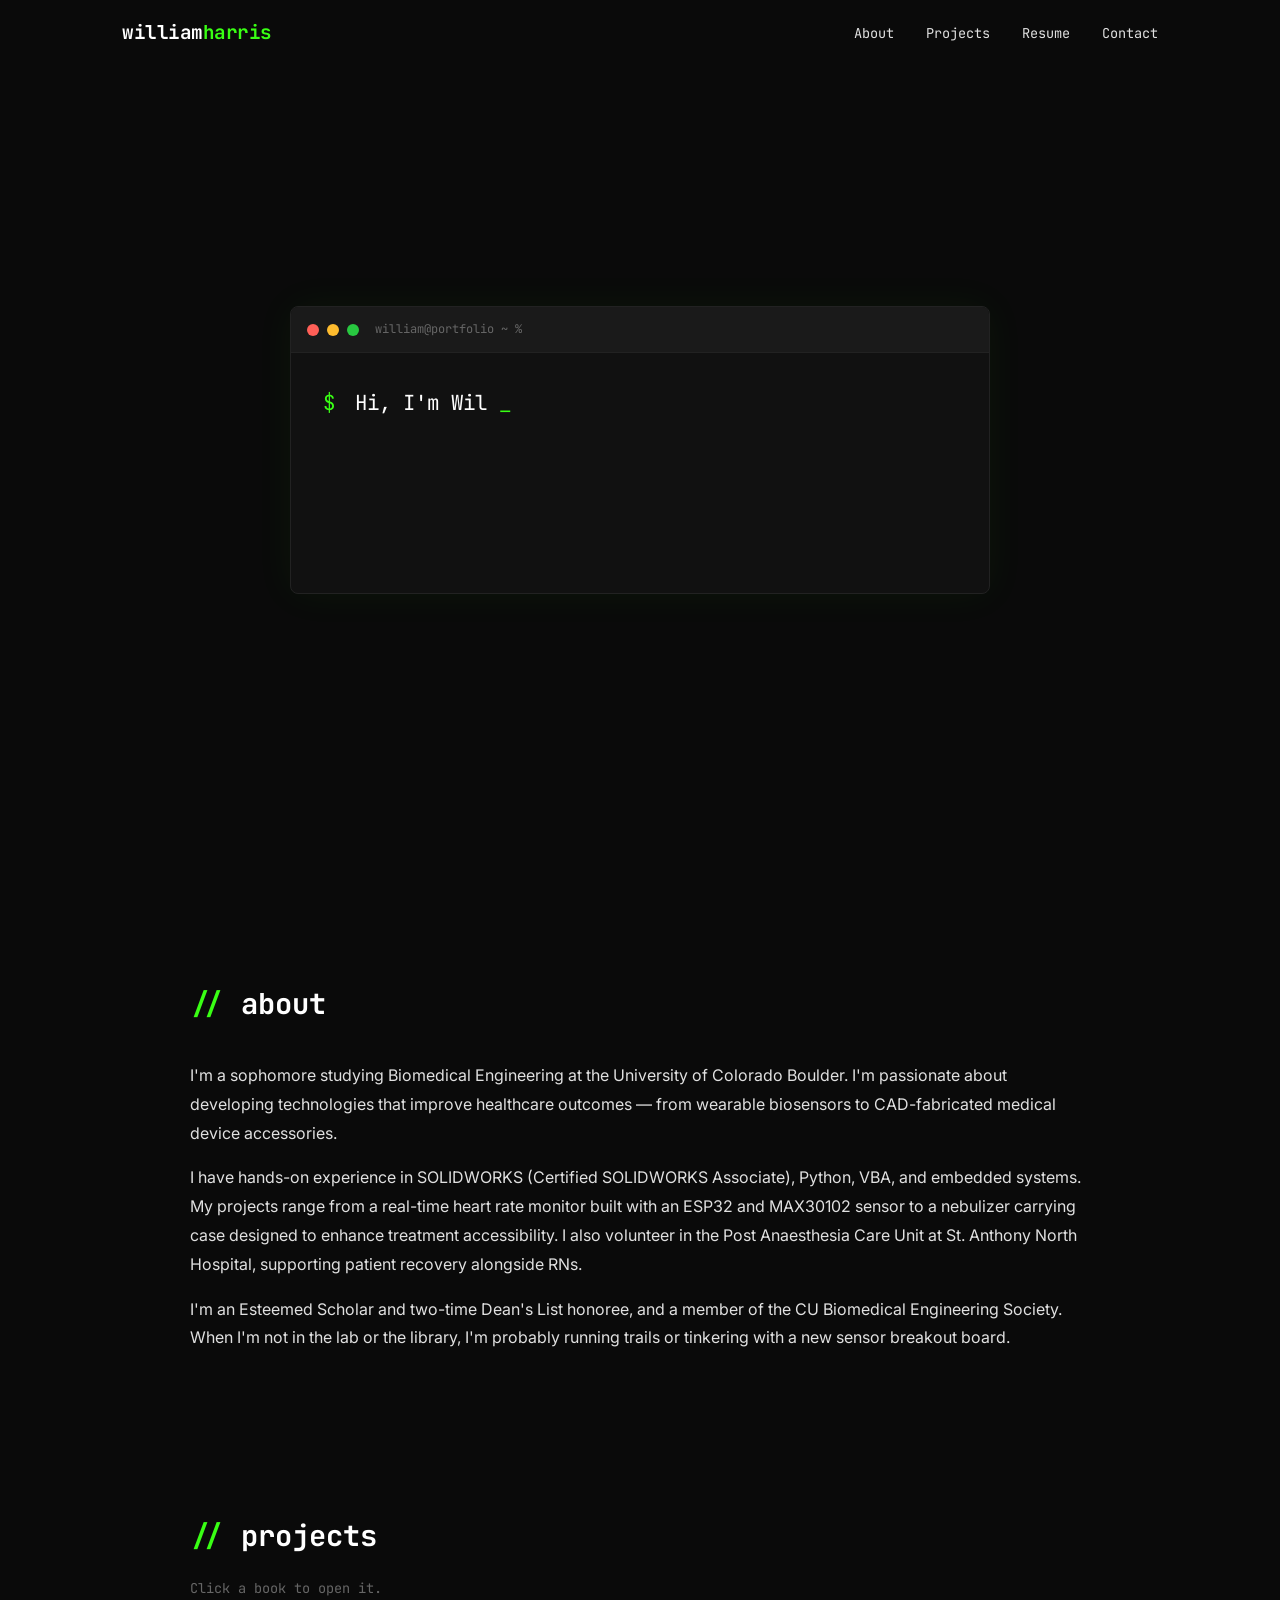
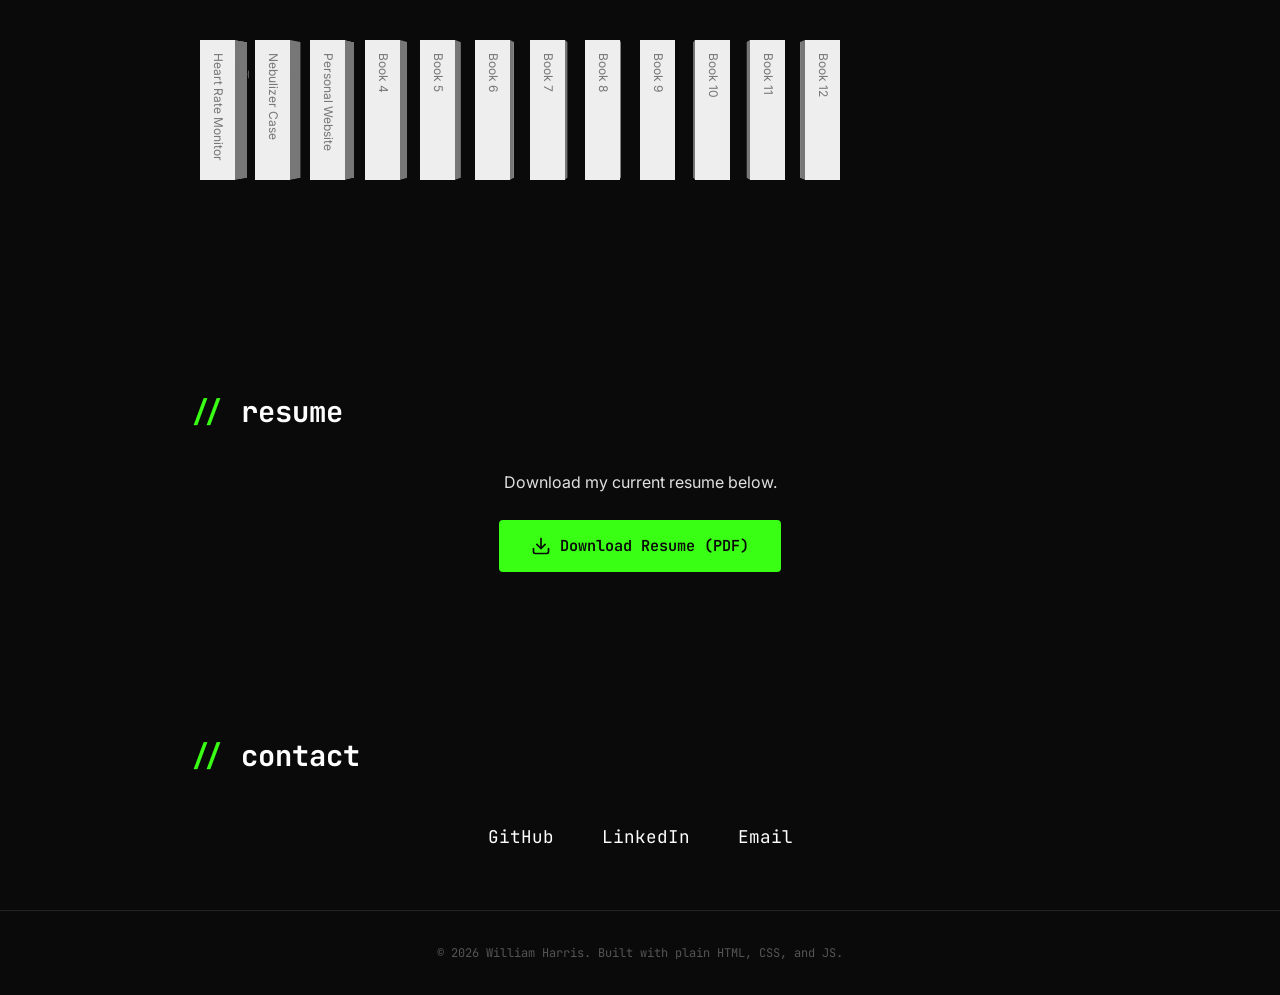
==== index.html @ 88479be6 "Bug fix 02" ====
<!DOCTYPE html>
<html lang="en">
<head>
  <meta charset="UTF-8">
  <meta name="viewport" content="width=device-width, initial-scale=1.0">
  <title>William Harris — Biomedical Engineering</title>
  <meta name="description" content="Personal portfolio of William Harris — Biomedical Engineering student at CU Boulder, building biomedical devices and pursuing medicine.">
  <link rel="preconnect" href="https://fonts.googleapis.com">
  <link rel="preconnect" href="https://fonts.gstatic.com" crossorigin>
  <link href="https://fonts.googleapis.com/css2?family=JetBrains+Mono:wght@400;500;700&family=Inter:wght@400;500;600&display=swap" rel="stylesheet">
  <link rel="icon" type="image/svg+xml" href="assets/favicon.svg">
  <link rel="stylesheet" href="css/style.css">
</head>
<body>

  <!-- Navigation -->
  <nav id="navbar">
    <div class="nav-container">
      <a href="#hero" class="nav-logo">william<span class="accent">harris</span></a>
      <button class="nav-toggle" id="navToggle" aria-label="Toggle navigation">
        <span></span>
        <span></span>
        <span></span>
      </button>
      <ul class="nav-links" id="navLinks">
        <li><a href="#about">About</a></li>
        <li><a href="#projects">Projects</a></li>
        <li><a href="#resume">Resume</a></li>
        <li><a href="#contact">Contact</a></li>
      </ul>
    </div>
  </nav>

  <!-- Hero / Terminal Intro -->
  <section id="hero">
    <div class="terminal">
      <div class="terminal-header">
        <span class="terminal-dot red"></span>
        <span class="terminal-dot yellow"></span>
        <span class="terminal-dot green"></span>
        <span class="terminal-title">william@portfolio ~ %</span>
      </div>
      <div class="terminal-body">
        <div class="terminal-line">
          <span class="prompt">$</span>
          <span class="typed-text" id="typedName"></span>
          <span class="cursor" id="cursor">_</span>
        </div>
        <div class="terminal-output" id="terminalOutput">
          <p class="output-line hidden" data-delay="0">Undergraduate Biomedical Engineer @ CU Boulder</p>
          <p class="output-line hidden" data-delay="200">Esteemed Scholar | Dean's List | Class of 2028</p>
          <p class="output-line hidden" data-delay="400">Developing technologies that improve healthcare outcomes.</p>
          <p class="output-line hidden" data-delay="600">Skilled in SOLIDWORKS, Python, and embedded systems.</p>
        </div>
      </div>
    </div>
  </section>

  <!-- About -->
  <section id="about">
    <div class="section-container">
      <h2 class="section-title"><span class="accent">//</span> about</h2>
      <div class="about-content">
        <p>I'm a sophomore studying Biomedical Engineering at the University of Colorado Boulder. I'm passionate about developing technologies that improve healthcare outcomes — from wearable biosensors to CAD-fabricated medical device accessories.</p>
        <p>I have hands-on experience in SOLIDWORKS (Certified SOLIDWORKS Associate), Python, VBA, and embedded systems. My projects range from a real-time heart rate monitor built with an ESP32 and MAX30102 sensor to a nebulizer carrying case designed to enhance treatment accessibility. I also volunteer in the Post Anaesthesia Care Unit at St. Anthony North Hospital, supporting patient recovery alongside RNs.</p>
        <p>I'm an Esteemed Scholar and two-time Dean's List honoree, and a member of the CU Biomedical Engineering Society. When I'm not in the lab or the library, I'm probably running trails or tinkering with a new sensor breakout board.</p>
      </div>
    </div>
  </section>

  <!-- Projects -->
  <section id="projects">
    <div class="section-container">
      <h2 class="section-title"><span class="accent">//</span> projects</h2>
      <p class="section-subtitle">Click a book to open it.</p>
  <main>
    <label class="container">
      <div class="book">
        <div><span>Heart Rate Monitor</span></div>
        <div></div>
        <div><span>Heart Rate Monitor</span></div>
        <div></div>

        <input type="radio" name="book" />
      </div>
      <div class="book-details">
        <h3>Wearable Heart Rate Monitor</h3>
        <p>Real-time BPM monitoring with an ESP32 microcontroller and MAX30102 pulse oximeter. Features an OLED display, WiFi web dashboard, and Python data logger for long-term heart rate analysis.</p>
        <div class="book-tags">
          <span>ESP32</span>
          <span>MAX30102</span>
          <span>C++</span>
          <span>Python</span>
          <span>WiFi</span>
        </div>
        <a href="https://github.com/williamjharris/wearable-heart-rate-monitor" target="_blank" rel="noopener" class="book-link">View on GitHub →</a>
      </div>
    </label>

    <label class="container">
      <div class="book">
        <div><span>Nebulizer Case</span></div>
        <div></div>
        <div><span>Nebulizer Case</span></div>
        <div></div>

        <input type="radio" name="book" />
      </div>
      <div class="book-details">
        <h3>Nebulizer Carrying Case</h3>
        <p>Collaborated in a two-person team to design and fabricate a nebulizer carrying case enhancing treatment accessibility and mobility. Used SOLIDWORKS and CAD to design functional attachments including a rotating handle, removable lid, medicine capsule, and ventilated case.</p>
        <div class="book-tags">
          <span>SOLIDWORKS</span>
          <span>CAD</span>
          <span>Fabrication</span>
          <span>Medical Device</span>
        </div>
      </div>
    </label>

    <label class="container">
      <div class="book">
        <div><span>Personal Website</span></div>
        <div></div>
        <div><span>Personal Website</span></div>
        <div></div>

        <input type="radio" name="book" />
      </div>
      <div class="book-details">
        <h3>Personal Portfolio Website</h3>
        <p>A portfolio site built from scratch with plain HTML, CSS, and vanilla JS. Features a terminal-style typing animation, 3D CSS bookshelf for projects, and animated social links. Hosted on GitHub Pages.</p>
        <div class="book-tags">
          <span>HTML</span>
          <span>CSS</span>
          <span>JavaScript</span>
          <span>GitHub Pages</span>
        </div>
        <a href="https://github.com/williamjharris/williamjharris.github.io" target="_blank" rel="noopener" class="book-link">View on GitHub →</a>
      </div>
    </label>

    <label class="container">
      <div class="book">
        <div><span>Book 4</span></div>
        <div></div>
        <div><span>Book 4</span></div>
        <div></div>

        <input type="radio" name="book" />
      </div>
    </label>

    <label class="container">
      <div class="book">
        <div><span>Book 5</span></div>
        <div></div>
        <div><span>Book 5</span></div>
        <div></div>

        <input type="radio" name="book" />
      </div>
    </label>

    <label class="container">
      <div class="book">
        <div><span>Book 6</span></div>
        <div></div>
        <div><span>Book 6</span></div>
        <div></div>

        <input type="radio" name="book" />
      </div>
    </label>

    <label class="container">
      <div class="book">
        <div><span>Book 7</span></div>
        <div></div>
        <div><span>Book 7</span></div>
        <div></div>

        <input type="radio" name="book" />
      </div>
    </label>

    <label class="container">
      <div class="book">
        <div><span>Book 8</span></div>
        <div></div>
        <div><span>Book 8</span></div>
        <div></div>

        <input type="radio" name="book" />
      </div>
    </label>

    <label class="container">
      <div class="book">
        <div><span>Book 9</span></div>
        <div></div>
        <div><span>Book 9</span></div>
        <div></div>

        <input type="radio" name="book" />
      </div>
    </label>

    <label class="container">
      <div class="book">
        <div><span>Book 10</span></div>
        <div></div>
        <div><span>Book 10</span></div>
        <div></div>

        <input type="radio" name="book" />
      </div>
    </label>

    <label class="container">
      <div class="book">
        <div><span>Book 11</span></div>
        <div></div>
        <div><span>Book 11</span></div>
        <div></div>

        <input type="radio" name="book" />
      </div>
    </label>

    <label class="container">
      <div class="book">
        <div><span>Book 12</span></div>
        <div></div>
        <div><span>Book 12</span></div>
        <div></div>

        <input type="radio" name="book" />
      </div>
    </label>
  </main>
    </div>
  </section>

  <!-- Resume -->
  <section id="resume">
    <div class="section-container">
      <h2 class="section-title"><span class="accent">//</span> resume</h2>
      <div class="resume-content">
        <p>Download my current resume below.</p>
        <a href="assets/resume.pdf" download class="btn-download">
          <svg width="20" height="20" viewBox="0 0 24 24" fill="none" stroke="currentColor" stroke-width="2" stroke-linecap="round" stroke-linejoin="round">
            <path d="M21 15v4a2 2 0 0 1-2 2H5a2 2 0 0 1-2-2v-4"/>
            <polyline points="7 10 12 15 17 10"/>
            <line x1="12" y1="15" x2="12" y2="3"/>
          </svg>
          Download Resume (PDF)
        </a>
      </div>
    </div>
  </section>

  <!-- Contact / Social Links -->
  <section id="contact">
    <div class="section-container">
      <h2 class="section-title"><span class="accent">//</span> contact</h2>
      <div class="social-links">
        <a href="https://github.com/williamjharris" target="_blank" rel="noopener" class="social-item" data-social="GitHub">
          <span class="social-name">GitHub</span>
          <div class="social-icon-popup">
            <svg viewBox="0 0 24 24" fill="currentColor" width="48" height="48"><path d="M12 0C5.37 0 0 5.37 0 12c0 5.3 3.438 9.8 8.205 11.387.6.113.82-.258.82-.577 0-.285-.01-1.04-.015-2.04-3.338.724-4.042-1.61-4.042-1.61-.546-1.387-1.333-1.756-1.333-1.756-1.089-.745.083-.729.083-.729 1.205.084 1.838 1.236 1.838 1.236 1.07 1.835 2.809 1.305 3.495.998.108-.776.417-1.305.76-1.605-2.665-.3-5.466-1.332-5.466-5.93 0-1.31.465-2.38 1.235-3.22-.135-.303-.54-1.523.105-3.176 0 0 1.005-.322 3.3 1.23.96-.267 1.98-.399 3-.405 1.02.006 2.04.138 3 .405 2.28-1.552 3.285-1.23 3.285-1.23.645 1.653.24 2.873.12 3.176.765.84 1.23 1.91 1.23 3.22 0 4.61-2.805 5.625-5.475 5.92.42.36.81 1.096.81 2.22 0 1.606-.015 2.896-.015 3.286 0 .315.21.69.825.57C20.565 21.795 24 17.295 24 12c0-6.63-5.37-12-12-12"/></svg>
          </div>
        </a>
        <a href="https://www.linkedin.com/in/liam-j-harris/" target="_blank" rel="noopener" class="social-item" data-social="LinkedIn">
          <span class="social-name">LinkedIn</span>
          <div class="social-icon-popup">
            <svg viewBox="0 0 24 24" fill="currentColor" width="48" height="48"><path d="M20.447 20.452h-3.554v-5.569c0-1.328-.027-3.037-1.852-3.037-1.853 0-2.136 1.445-2.136 2.939v5.667H9.351V9h3.414v1.561h.046c.477-.9 1.637-1.85 3.37-1.85 3.601 0 4.267 2.37 4.267 5.455v6.286zM5.337 7.433a2.062 2.062 0 0 1-2.063-2.065 2.064 2.064 0 1 1 2.063 2.065zm1.782 13.019H3.555V9h3.564v11.452zM22.225 0H1.771C.792 0 0 .774 0 1.729v20.542C0 23.227.792 24 1.771 24h20.451C23.2 24 24 23.227 24 22.271V1.729C24 .774 23.2 0 22.222 0h.003z"/></svg>
          </div>
        </a>
        <a href="mailto:liam.harris@colorado.edu" class="social-item" data-social="Email">
          <span class="social-name">Email</span>
          <div class="social-icon-popup">
            <svg viewBox="0 0 24 24" fill="none" stroke="currentColor" stroke-width="2" stroke-linecap="round" stroke-linejoin="round" width="48" height="48"><rect x="2" y="4" width="20" height="16" rx="2"/><path d="m22 7-8.97 5.7a1.94 1.94 0 0 1-2.06 0L2 7"/></svg>
          </div>
        </a>
      </div>
    </div>
  </section>

  <!-- Footer -->
  <footer>
    <p>&copy; 2026 William Harris. Built with plain HTML, CSS, and JS.</p>
  </footer>

  <script src="js/main.js"></script>
</body>
</html>
---- css/style.css ----
/* ========================================
   VARIABLES & RESET
   ======================================== */

:root {
  --bg: #0a0a0a;
  --text: #e0e0e0;
  --heading: #ffffff;
  --accent: #39ff14;
  --accent-dim: rgba(57, 255, 20, 0.3);
  --surface: #111111;
  --border: #222222;
  --font-mono: 'JetBrains Mono', monospace;
  --font-sans: 'Inter', -apple-system, BlinkMacSystemFont, sans-serif;
}

*, *::before, *::after {
  margin: 0;
  padding: 0;
  box-sizing: border-box;
}

html {
  scroll-behavior: smooth;
  font-size: 16px;
}

body {
  background: var(--bg);
  color: var(--text);
  font-family: var(--font-sans);
  line-height: 1.7;
  overflow-x: hidden;
}

a {
  color: var(--accent);
  text-decoration: none;
  transition: opacity 0.2s;
}

a:hover {
  opacity: 0.8;
}

::selection {
  background: var(--accent);
  color: var(--bg);
}

/* ========================================
   NAVIGATION
   ======================================== */

#navbar {
  position: fixed;
  top: 0;
  left: 0;
  right: 0;
  z-index: 1000;
  padding: 1rem 0;
  transition: background 0.3s, backdrop-filter 0.3s;
}

#navbar.scrolled {
  background: rgba(10, 10, 10, 0.8);
  backdrop-filter: blur(12px);
  -webkit-backdrop-filter: blur(12px);
  border-bottom: 1px solid var(--border);
}

.nav-container {
  max-width: 1100px;
  margin: 0 auto;
  padding: 0 2rem;
  display: flex;
  align-items: center;
  justify-content: space-between;
}

.nav-logo {
  font-family: var(--font-mono);
  font-size: 1.2rem;
  font-weight: 700;
  color: var(--heading);
  letter-spacing: -0.5px;
}

.nav-logo .accent {
  color: var(--accent);
}

.nav-links {
  list-style: none;
  display: flex;
  gap: 2rem;
}

.nav-links a {
  font-family: var(--font-mono);
  font-size: 0.85rem;
  color: var(--text);
  transition: color 0.2s;
  position: relative;
}

.nav-links a::after {
  content: '';
  position: absolute;
  bottom: -4px;
  left: 0;
  width: 0;
  height: 1px;
  background: var(--accent);
  transition: width 0.3s;
}

.nav-links a:hover {
  color: var(--accent);
  opacity: 1;
}

.nav-links a:hover::after {
  width: 100%;
}

/* Mobile hamburger */
.nav-toggle {
  display: none;
  flex-direction: column;
  gap: 5px;
  background: none;
  border: none;
  cursor: pointer;
  padding: 4px;
}

.nav-toggle span {
  display: block;
  width: 24px;
  height: 2px;
  background: var(--text);
  transition: transform 0.3s, opacity 0.3s;
}

.nav-toggle.active span:nth-child(1) {
  transform: rotate(45deg) translate(5px, 5px);
}

.nav-toggle.active span:nth-child(2) {
  opacity: 0;
}

.nav-toggle.active span:nth-child(3) {
  transform: rotate(-45deg) translate(5px, -5px);
}

@media (max-width: 768px) {
  .nav-toggle {
    display: flex;
  }

  .nav-links {
    position: fixed;
    top: 0;
    right: -100%;
    width: 60%;
    height: 100vh;
    background: rgba(10, 10, 10, 0.95);
    backdrop-filter: blur(16px);
    -webkit-backdrop-filter: blur(16px);
    flex-direction: column;
    align-items: center;
    justify-content: center;
    gap: 2.5rem;
    transition: right 0.4s ease;
  }

  .nav-links.open {
    right: 0;
  }

  .nav-links a {
    font-size: 1.1rem;
  }
}

/* ========================================
   SECTIONS (shared)
   ======================================== */

section {
  display: flex;
  align-items: center;
  justify-content: center;
  padding: 5rem 2rem;
  overflow: visible;
}

#projects {
  padding-bottom: 8rem;
}

.section-container {
  max-width: 900px;
  width: 100%;
}

.section-title {
  font-family: var(--font-mono);
  font-size: 1.8rem;
  color: var(--heading);
  margin-bottom: 2rem;
  font-weight: 700;
}

.section-title .accent {
  color: var(--accent);
}

.section-subtitle {
  font-family: var(--font-mono);
  font-size: 0.85rem;
  color: #666;
  margin-top: -1rem;
  margin-bottom: 2.5rem;
}

/* ========================================
   HERO — TERMINAL
   ======================================== */

#hero {
  min-height: 100vh;
  padding-top: 5rem;
}

.terminal {
  width: 100%;
  max-width: 700px;
  border: 1px solid var(--border);
  border-radius: 8px;
  overflow: hidden;
  background: var(--surface);
  box-shadow: 0 0 40px rgba(57, 255, 20, 0.05);
}

.terminal-header {
  display: flex;
  align-items: center;
  gap: 8px;
  padding: 12px 16px;
  background: #1a1a1a;
  border-bottom: 1px solid var(--border);
}

.terminal-dot {
  width: 12px;
  height: 12px;
  border-radius: 50%;
}

.terminal-dot.red { background: #ff5f57; }
.terminal-dot.yellow { background: #febc2e; }
.terminal-dot.green { background: #28c840; }

.terminal-title {
  font-family: var(--font-mono);
  font-size: 0.75rem;
  color: #666;
  margin-left: 8px;
}

.terminal-body {
  padding: 2rem;
}

.terminal-line {
  font-family: var(--font-mono);
  font-size: 1.3rem;
  color: var(--accent);
  margin-bottom: 1.5rem;
}

.prompt {
  color: var(--accent);
  margin-right: 0.5rem;
}

.typed-text {
  color: var(--heading);
}

.cursor {
  color: var(--accent);
  animation: blink 1s step-end infinite;
}

@keyframes blink {
  0%, 100% { opacity: 1; }
  50% { opacity: 0; }
}

.terminal-output {
  display: flex;
  flex-direction: column;
  gap: 0.5rem;
}

.output-line {
  font-family: var(--font-mono);
  font-size: 0.85rem;
  color: var(--text);
  opacity: 0;
  transform: translateY(5px);
  transition: opacity 0.4s, transform 0.4s;
}

.output-line.visible {
  opacity: 1;
  transform: translateY(0);
}

.output-line.hidden {
  opacity: 0;
}

/* ========================================
   ABOUT
   ======================================== */

.about-content {
  display: flex;
  flex-direction: column;
  gap: 1rem;
}

.about-content p {
  font-size: 1rem;
  line-height: 1.8;
}

/* ========================================
   PROJECTS — 3D BOOKSHELF
   ======================================== */

main {
  display: flex;
  perspective: 3500px;
}

.container {
  --width: 35px;
  --height: calc(var(--width) * 4);
  --depth: calc(var(--width) * 3);
  --padding: 20px;

  width: calc(var(--width) + var(--padding));
  height: var(--height);
  position: relative;
  cursor: pointer;

  display: grid;
  place-items: center;

  transform-style: preserve-3d;
  transform: translateZ(calc(var(--depth) / -2));

  transition: transform 0.3s, width 0.3s;

  &:hover {
    transform: translateY(-10px) translateZ(calc(var(--depth) / -2));
  }

  &:has(input:checked) {
    width: calc(var(--depth) + var(--padding));
    transform: translateZ(0);
  }
}

.book {
  color: #777;

  width: var(--width);
  height: var(--height);

  position: relative;
  transform-style: preserve-3d;

  transition: transform 0.3s;

  & div {
    position: absolute;
    transition: background-color 0.3s;
  }

  /* front and back */
  & div:nth-child(-n+2) {
    background: #eee;
    height: var(--height);
    width: var(--width);
  }

  & div:nth-child(1) {
    transform: rotateY(0deg) translateZ(calc(var(--depth) / 2));

    & span {
      display: block;
      transform: rotateZ(90deg);
      margin-top: 20px;
      text-wrap: nowrap;
      font-size: 12px;
    }
  }

  & div:nth-child(2) {
    transform: rotateY(180deg) translateZ(calc(var(--depth) / 2));
  }

  /* left and right */
  & div:nth-child(3), & div:nth-child(4) {
    background: #777;
    height: var(--height);
    width: var(--depth);
    left: calc(var(--width) * -1);
  }

  & div:nth-child(3) {
    transform: rotateY(90deg) translateZ(calc(var(--width) / 2));

    & span {
      display: block;
      margin-top: 20px;
      text-wrap: nowrap;
      text-align: center;
      font-size: 14px;
    }
  }

  & div:nth-child(4) {
    transform: rotateY(-90deg) translateZ(calc(var(--width) / 2));
  }

  & > input {
    position: absolute;
    width: 0px;
    height: 0px;
    margin: 0px;
    padding: 0px;
    opacity: 0;
  }

  &:has(>input:checked) {
    transform: translateZ(calc(var(--width) / -2)) rotateY(-90deg);

    /* left and right */
    & div:nth-child(3), & div:nth-child(4) {
      background: #fff;
    }

    /* front and back */
    & div:nth-child(-n+2) {
      background: #777;
    }
  }
}

/* Widen container when book is open to fit details */
.container:has(input:checked) {
  width: calc(var(--depth) + var(--padding) + 280px);
}

/* Book details panel */
.book-details {
  position: absolute;
  left: 150px;
  top: -20px;
  width: 240px;
  opacity: 0;
  pointer-events: none;
  transition: opacity 0.5s ease 0.6s;
  display: flex;
  flex-direction: column;
  gap: 0.6rem;
  z-index: 100;
  background: var(--bg);
  padding: 1rem;
}

.container:has(input:checked) .book-details {
  opacity: 1;
  pointer-events: auto;
}

.book-details h3 {
  font-family: var(--font-mono);
  font-size: 0.95rem;
  color: var(--heading);
  font-weight: 700;
}

.book-details p {
  font-size: 0.8rem;
  line-height: 1.5;
  color: var(--text);
}

.book-tags {
  display: flex;
  flex-wrap: wrap;
  gap: 0.4rem;
}

.book-tags span {
  font-family: var(--font-mono);
  font-size: 0.65rem;
  padding: 2px 8px;
  border: 1px solid var(--accent-dim);
  border-radius: 3px;
  color: var(--accent);
}

.book-link {
  font-family: var(--font-mono);
  font-size: 0.8rem;
  color: var(--accent);
  margin-top: 0.3rem;
}

/* ========================================
   RESUME
   ======================================== */

.resume-content {
  text-align: center;
}

.resume-content p {
  margin-bottom: 1.5rem;
  font-size: 1rem;
}

.btn-download {
  display: inline-flex;
  align-items: center;
  gap: 0.6rem;
  font-family: var(--font-mono);
  font-size: 0.95rem;
  color: var(--bg);
  background: var(--accent);
  padding: 0.8rem 2rem;
  border-radius: 4px;
  font-weight: 600;
  transition: box-shadow 0.3s, transform 0.2s;
}

.btn-download:hover {
  opacity: 1;
  box-shadow: 0 0 20px var(--accent-dim);
  transform: translateY(-2px);
}

.btn-download svg {
  flex-shrink: 0;
}

/* ========================================
   CONTACT — ANIMATED SOCIAL LINKS
   ======================================== */

#contact {
  min-height: auto;
  padding: 5rem 2rem 3rem;
}

.social-links {
  display: flex;
  align-items: center;
  justify-content: center;
  gap: 0;
}

.social-item {
  position: relative;
  padding: 0.6rem 1.5rem;
  cursor: pointer;
  transition: opacity 0.2s;
}

.social-item .social-name {
  display: block;
  font-size: 1.1rem;
  color: var(--heading);
  font-family: var(--font-mono);
  transition: color 0.2s;
}

.social-item:hover .social-name {
  color: var(--accent);
}

/* When any item is hovered, dim the siblings */
.social-links:hover .social-item {
  opacity: 0.4;
}

.social-links:hover .social-item:hover {
  opacity: 1;
}

/* Icon popup on hover */
.social-icon-popup {
  position: absolute;
  bottom: 100%;
  left: 50%;
  transform: translateX(-50%);
  display: flex;
  align-items: center;
  justify-content: center;
  width: 64px;
  height: 64px;
  pointer-events: none;
  opacity: 0;
  filter: blur(3px);
  transition: opacity 0.25s, transform 0.25s, filter 0.25s;
}

.social-icon-popup svg {
  width: 48px;
  height: 48px;
  color: var(--accent);
  fill: var(--accent);
}

/* Email icon is stroke-based, not fill */
.social-item[data-social="Email"] .social-icon-popup svg {
  fill: none;
  stroke: var(--accent);
}

.social-item:hover .social-icon-popup {
  opacity: 1;
  filter: blur(0);
  transform: translateX(-50%) translateY(-10px);
  animation: iconPop 0.3s ease;
}

@keyframes iconPop {
  0% {
    opacity: 0;
    filter: blur(3px);
    transform: translateX(-50%) translateY(0px) rotate(var(--icon-rotation, -5deg));
  }
  100% {
    opacity: 1;
    filter: blur(0);
    transform: translateX(-50%) translateY(-10px) rotate(0deg);
  }
}

@media (max-width: 768px) {
  .social-links {
    flex-direction: column;
    gap: 1rem;
  }

  .social-icon-popup {
    display: none;
  }
}

/* ========================================
   FOOTER
   ======================================== */

footer {
  text-align: center;
  padding: 2rem;
  border-top: 1px solid var(--border);
}

footer p {
  font-family: var(--font-mono);
  font-size: 0.75rem;
  color: #555;
}

/* ========================================
   SCROLL ANIMATIONS
   ======================================== */

.fade-in {
  opacity: 0;
  transform: translateY(20px);
  transition: opacity 0.6s ease, transform 0.6s ease;
}

.fade-in.visible {
  opacity: 1;
  transform: translateY(0);
}
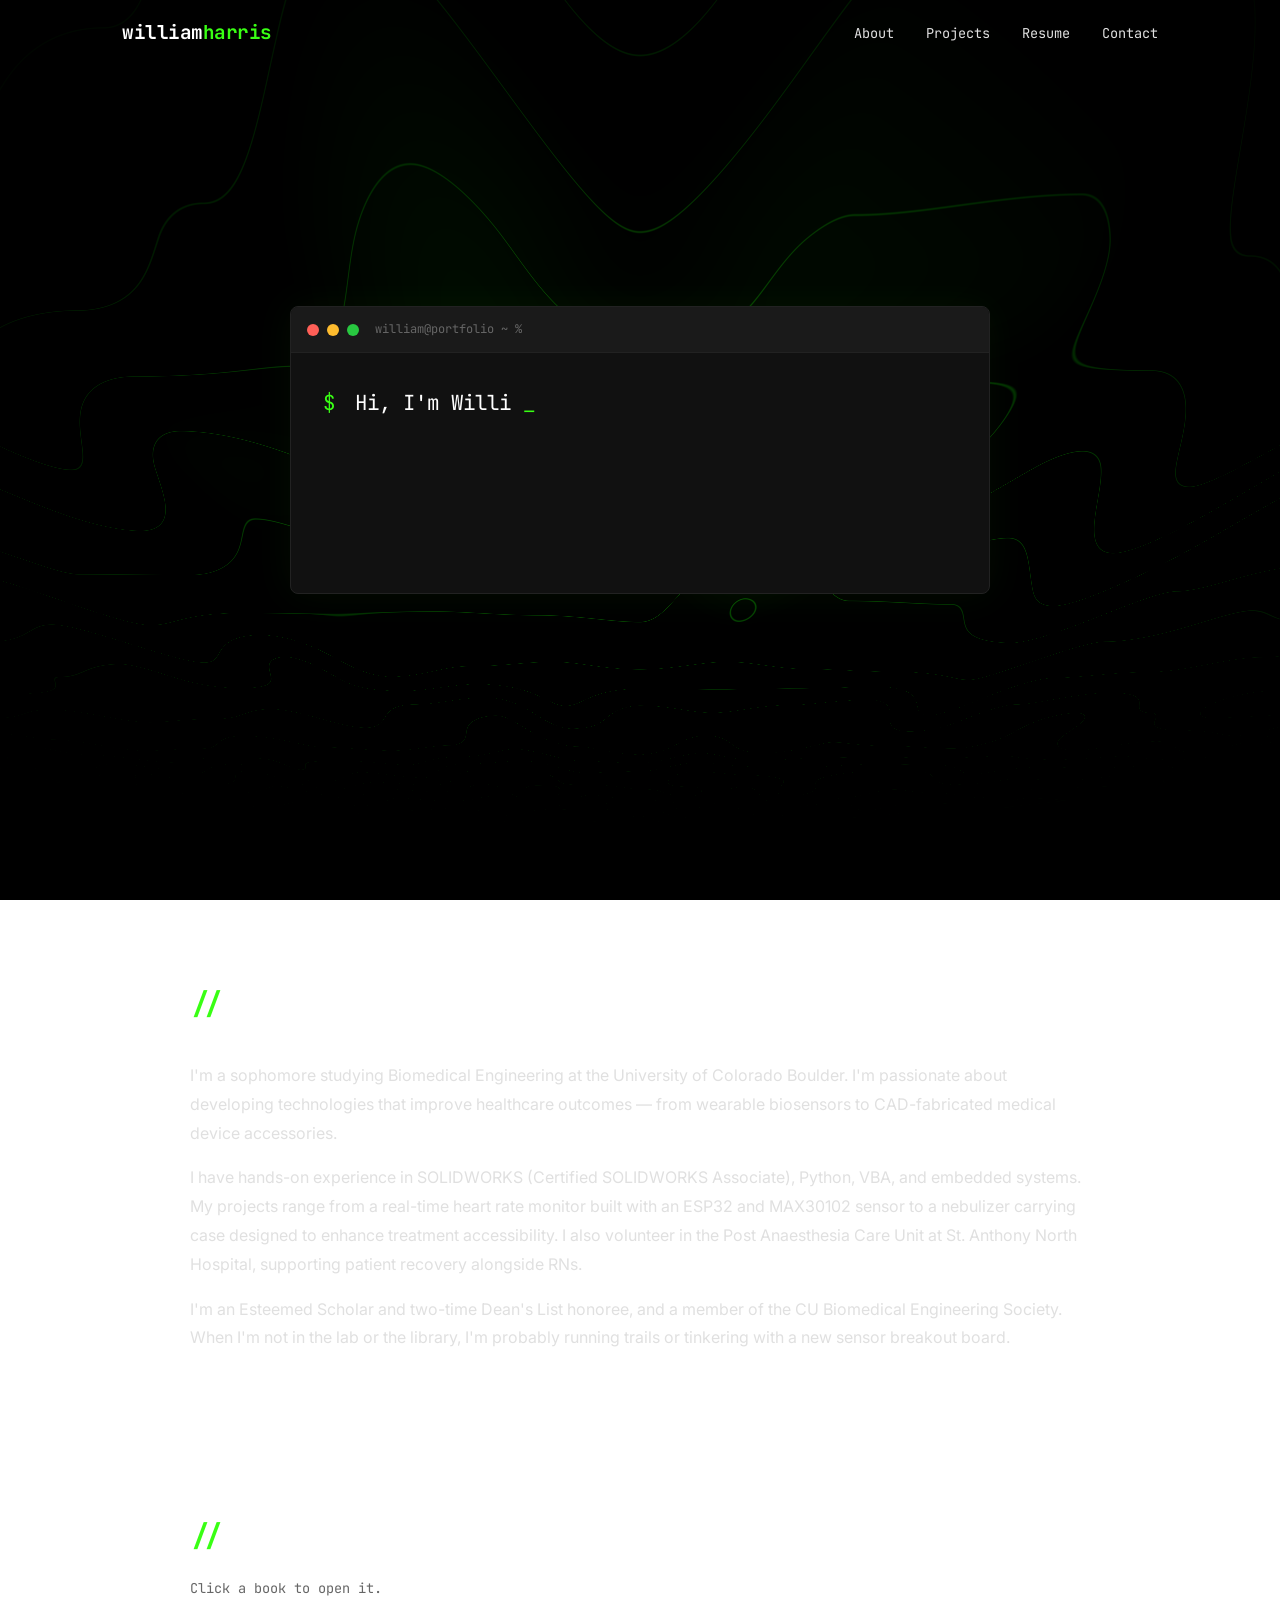
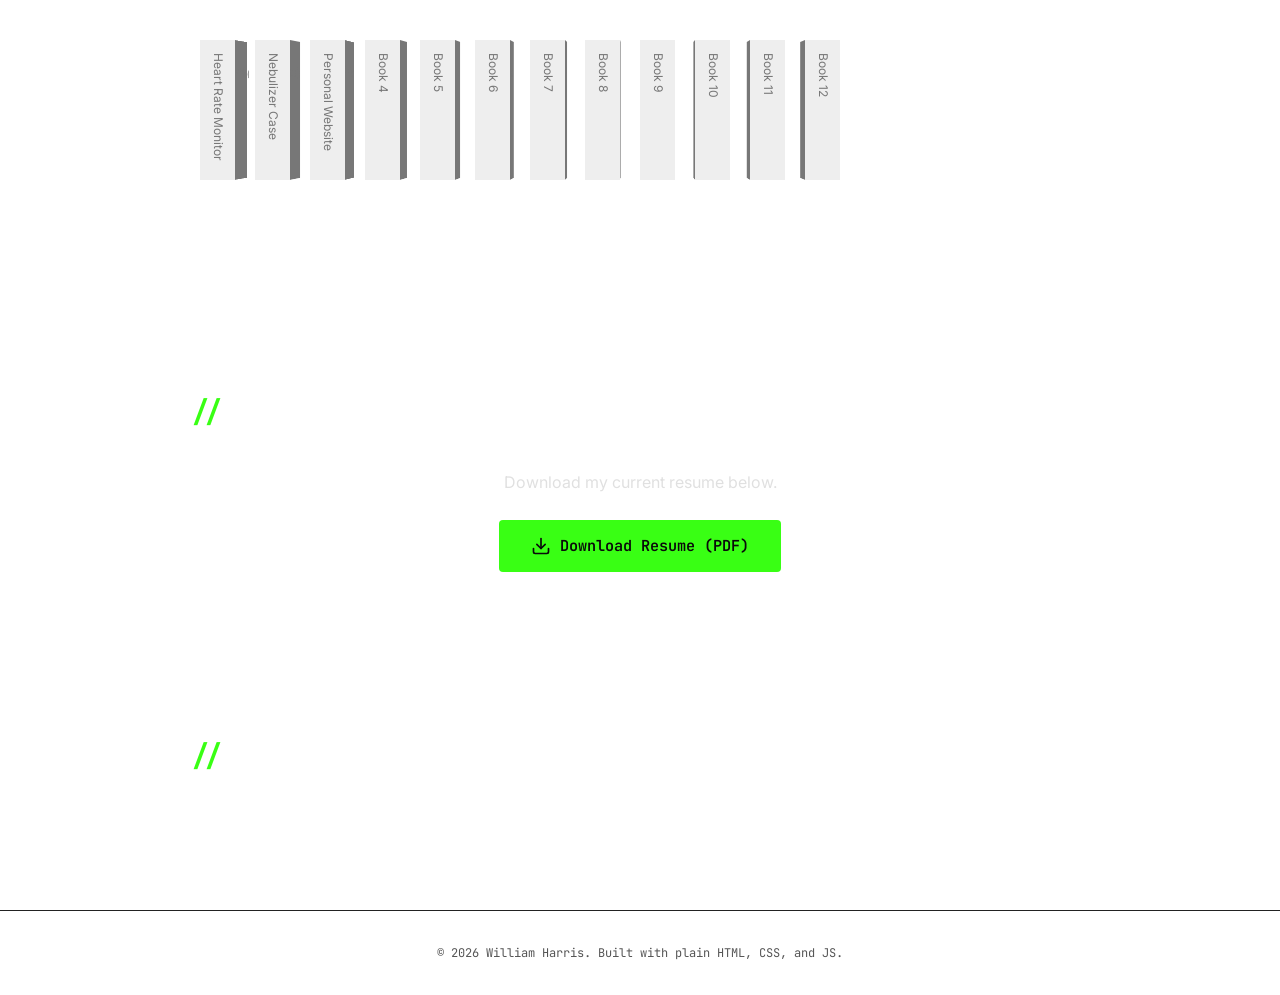
==== commit 766b4e76: "Add WebGL   animated background, reduce bookshelf displacement, instant description switching" ====
--- a/index.html
+++ b/index.html
@@ -12,6 +12,11 @@
   <link rel="stylesheet" href="css/style.css">
 </head>
 <body>
+
+  <!-- Animated WebGL Background -->
+  <div id="webgl-bg">
+    <canvas id="bgCanvas"></canvas>
+  </div>
 
   <!-- Navigation -->
   <nav id="navbar">
--- a/css/style.css
+++ b/css/style.css
@@ -14,6 +14,23 @@
   --font-sans: 'Inter', -apple-system, BlinkMacSystemFont, sans-serif;
 }
 
+/* WebGL animated background */
+#webgl-bg {
+  position: fixed;
+  inset: 0;
+  width: 100%;
+  height: 100%;
+  z-index: -1;
+}
+
+#bgCanvas {
+  width: 100%;
+  height: 100%;
+  display: block;
+  touch-action: none;
+  filter: contrast(1.1) brightness(0.9);
+}
+
 *, *::before, *::after {
   margin: 0;
   padding: 0;
@@ -26,7 +43,7 @@
 }
 
 body {
-  background: var(--bg);
+  background: transparent;
   color: var(--text);
   font-family: var(--font-sans);
   line-height: 1.7;
@@ -467,7 +484,7 @@
 
 /* Widen container when book is open to fit details */
 .container:has(input:checked) {
-  width: calc(var(--depth) + var(--padding) + 280px);
+  width: calc(var(--depth) + var(--padding) + 200px);
 }
 
 /* Book details panel */
@@ -475,10 +492,10 @@
   position: absolute;
   left: 150px;
   top: -20px;
-  width: 240px;
+  width: 180px;
   opacity: 0;
   pointer-events: none;
-  transition: opacity 0.5s ease 0.6s;
+  transition: opacity 0s;
   display: flex;
   flex-direction: column;
   gap: 0.6rem;
@@ -490,6 +507,7 @@
 .container:has(input:checked) .book-details {
   opacity: 1;
   pointer-events: auto;
+  transition: opacity 0.5s ease 0.4s;
 }
 
 .book-details h3 {
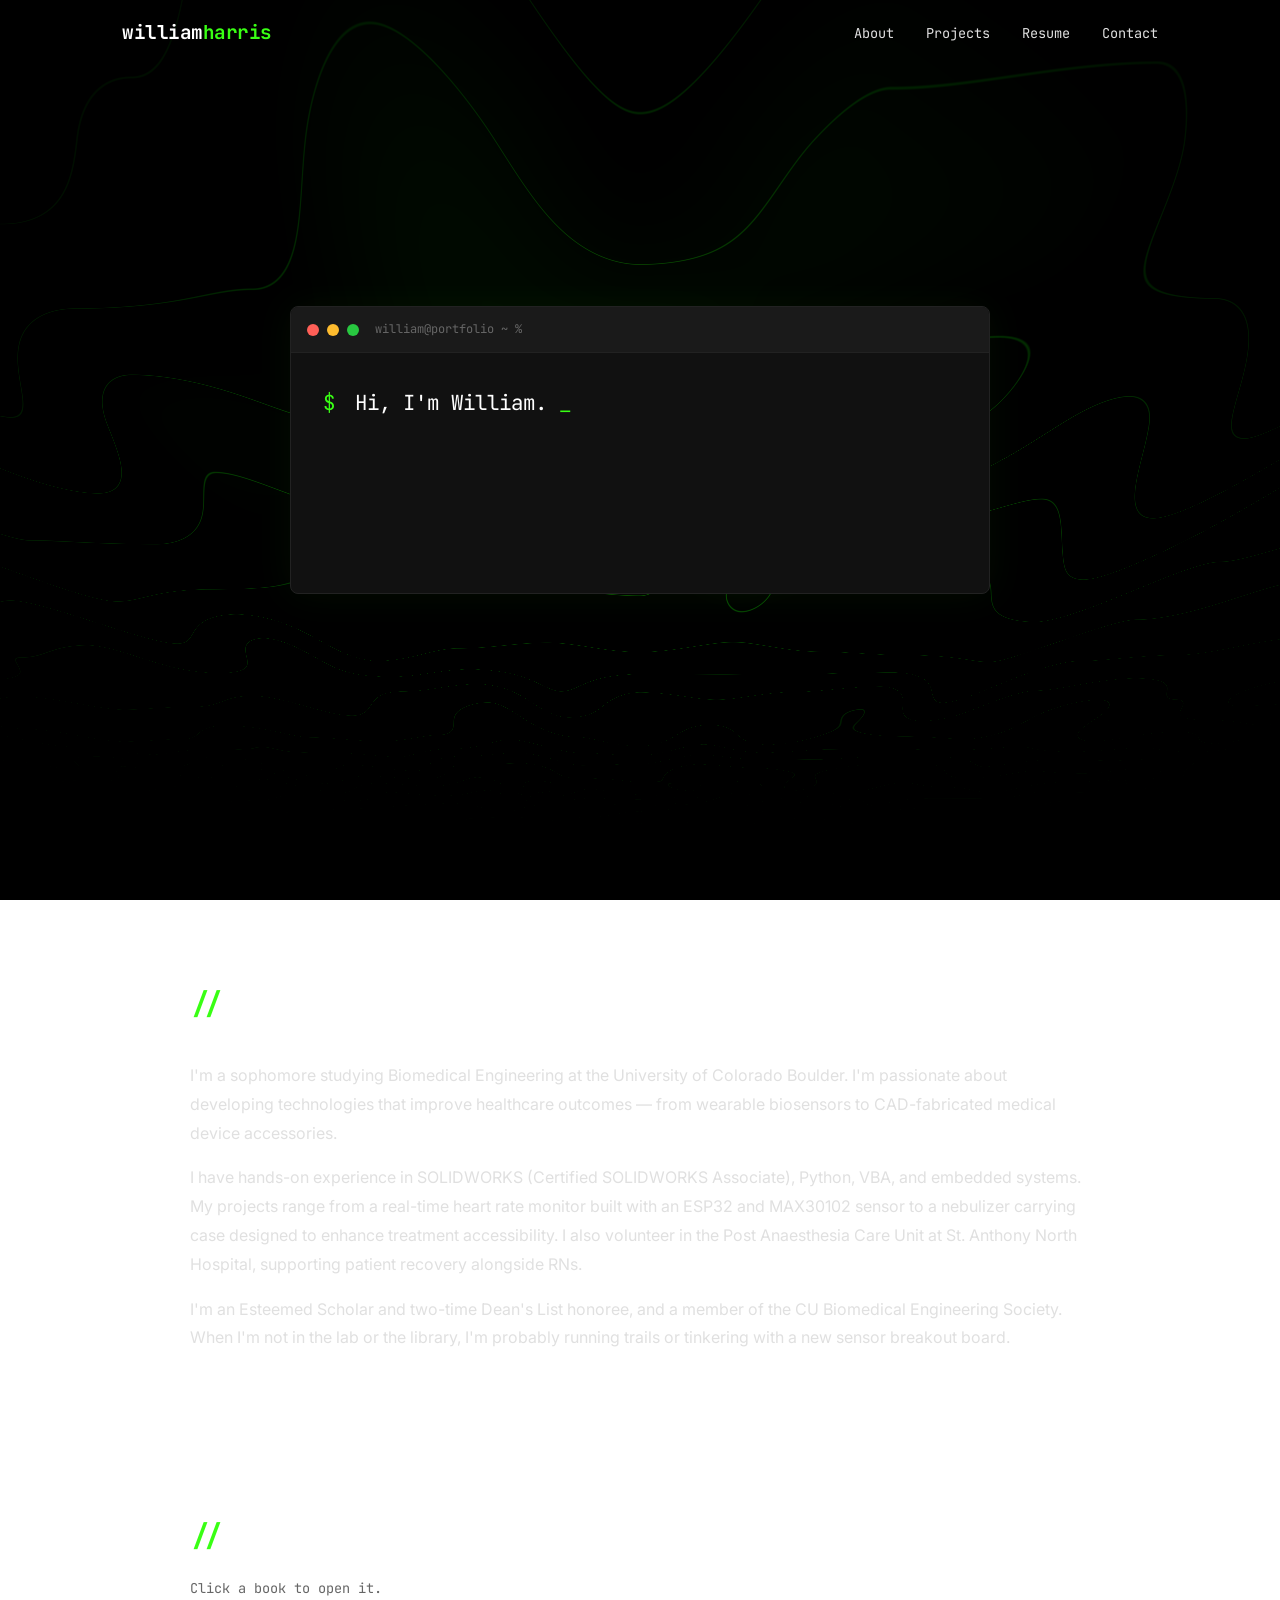
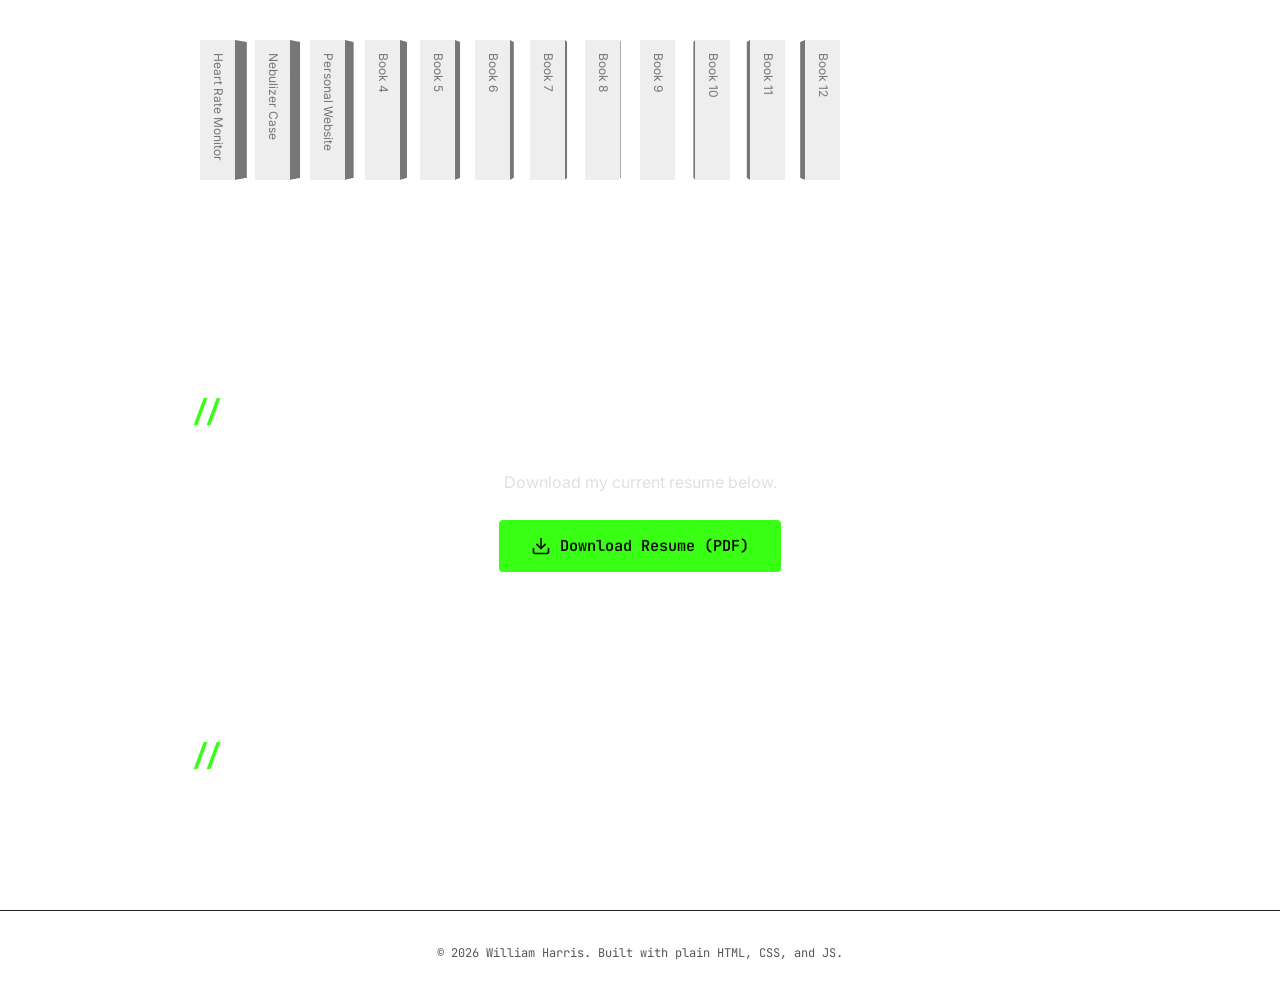
==== commit 6b822462: "Add glitch/flicker animation to navbar logo text CSS-only CRT glitch effect using ::before/::after p" ====
--- a/index.html
+++ b/index.html
@@ -21,7 +21,7 @@
   <!-- Navigation -->
   <nav id="navbar">
     <div class="nav-container">
-      <a href="#hero" class="nav-logo">william<span class="accent">harris</span></a>
+      <a href="#hero" class="nav-logo" data-text="williamharris">william<span class="accent">harris</span></a>
       <button class="nav-toggle" id="navToggle" aria-label="Toggle navigation">
         <span></span>
         <span></span>
--- a/css/style.css
+++ b/css/style.css
@@ -101,6 +101,114 @@
   font-weight: 700;
   color: var(--heading);
   letter-spacing: -0.5px;
+  position: relative;
+  display: inline-block;
+}
+
+.nav-logo::before,
+.nav-logo::after {
+  content: attr(data-text);
+  position: absolute;
+  top: 0;
+  left: 0;
+  width: 100%;
+  height: 100%;
+  overflow: hidden;
+  pointer-events: none;
+  font-family: var(--font-mono);
+  font-size: 1.2rem;
+  font-weight: 700;
+  letter-spacing: -0.5px;
+}
+
+.nav-logo::before {
+  color: #ff00ff;
+  animation: glitch-top 4s ease-in-out infinite;
+  clip-path: inset(0 0 80% 0);
+}
+
+.nav-logo::after {
+  color: #00ffff;
+  animation: glitch-bottom 4s ease-in-out infinite;
+  clip-path: inset(80% 0 0 0);
+}
+
+@keyframes glitch-top {
+  0%, 74%, 100% {
+    clip-path: inset(0 0 80% 0);
+    transform: translate(0);
+  }
+  75% {
+    clip-path: inset(20% 0 40% 0);
+    transform: translate(-3px, -1px);
+  }
+  76% {
+    clip-path: inset(60% 0 5% 0);
+    transform: translate(3px, 1px);
+  }
+  77% {
+    clip-path: inset(10% 0 70% 0);
+    transform: translate(-2px, 0);
+  }
+  78% {
+    clip-path: inset(50% 0 20% 0);
+    transform: translate(2px, -1px);
+  }
+  79%, 80% {
+    clip-path: inset(0 0 80% 0);
+    transform: translate(0);
+  }
+  85% {
+    clip-path: inset(40% 0 30% 0);
+    transform: translate(-2px, 1px);
+  }
+  86% {
+    clip-path: inset(5% 0 60% 0);
+    transform: translate(1px, 0);
+  }
+  87% {
+    clip-path: inset(0 0 80% 0);
+    transform: translate(0);
+  }
+}
+
+@keyframes glitch-bottom {
+  0%, 74%, 100% {
+    clip-path: inset(80% 0 0 0);
+    transform: translate(0);
+  }
+  75% {
+    clip-path: inset(50% 0 10% 0);
+    transform: translate(3px, 1px);
+  }
+  76% {
+    clip-path: inset(10% 0 50% 0);
+    transform: translate(-3px, -1px);
+  }
+  77% {
+    clip-path: inset(70% 0 5% 0);
+    transform: translate(2px, 0);
+  }
+  78% {
+    clip-path: inset(30% 0 40% 0);
+    transform: translate(-1px, 1px);
+  }
+  79%, 80% {
+    clip-path: inset(80% 0 0 0);
+    transform: translate(0);
+  }
+  85% {
+    clip-path: inset(15% 0 50% 0);
+    transform: translate(2px, -1px);
+  }
+  86% {
+    clip-path: inset(65% 0 10% 0);
+    transform: translate(-1px, 0);
+  }
+  87% {
+    clip-path: inset(80% 0 0 0);
+    transform: translate(0);
+  }
 }
 
 .nav-logo .accent {
@@ -409,6 +517,7 @@
   & div {
     position: absolute;
     transition: background-color 0.3s;
+    overflow: hidden;
   }
 
   /* front and back */
@@ -448,9 +557,9 @@
     & span {
       display: block;
       margin-top: 20px;
-      text-wrap: nowrap;
       text-align: center;
-      font-size: 14px;
+      font-size: 11px;
+      padding: 0 4px;
     }
   }
 
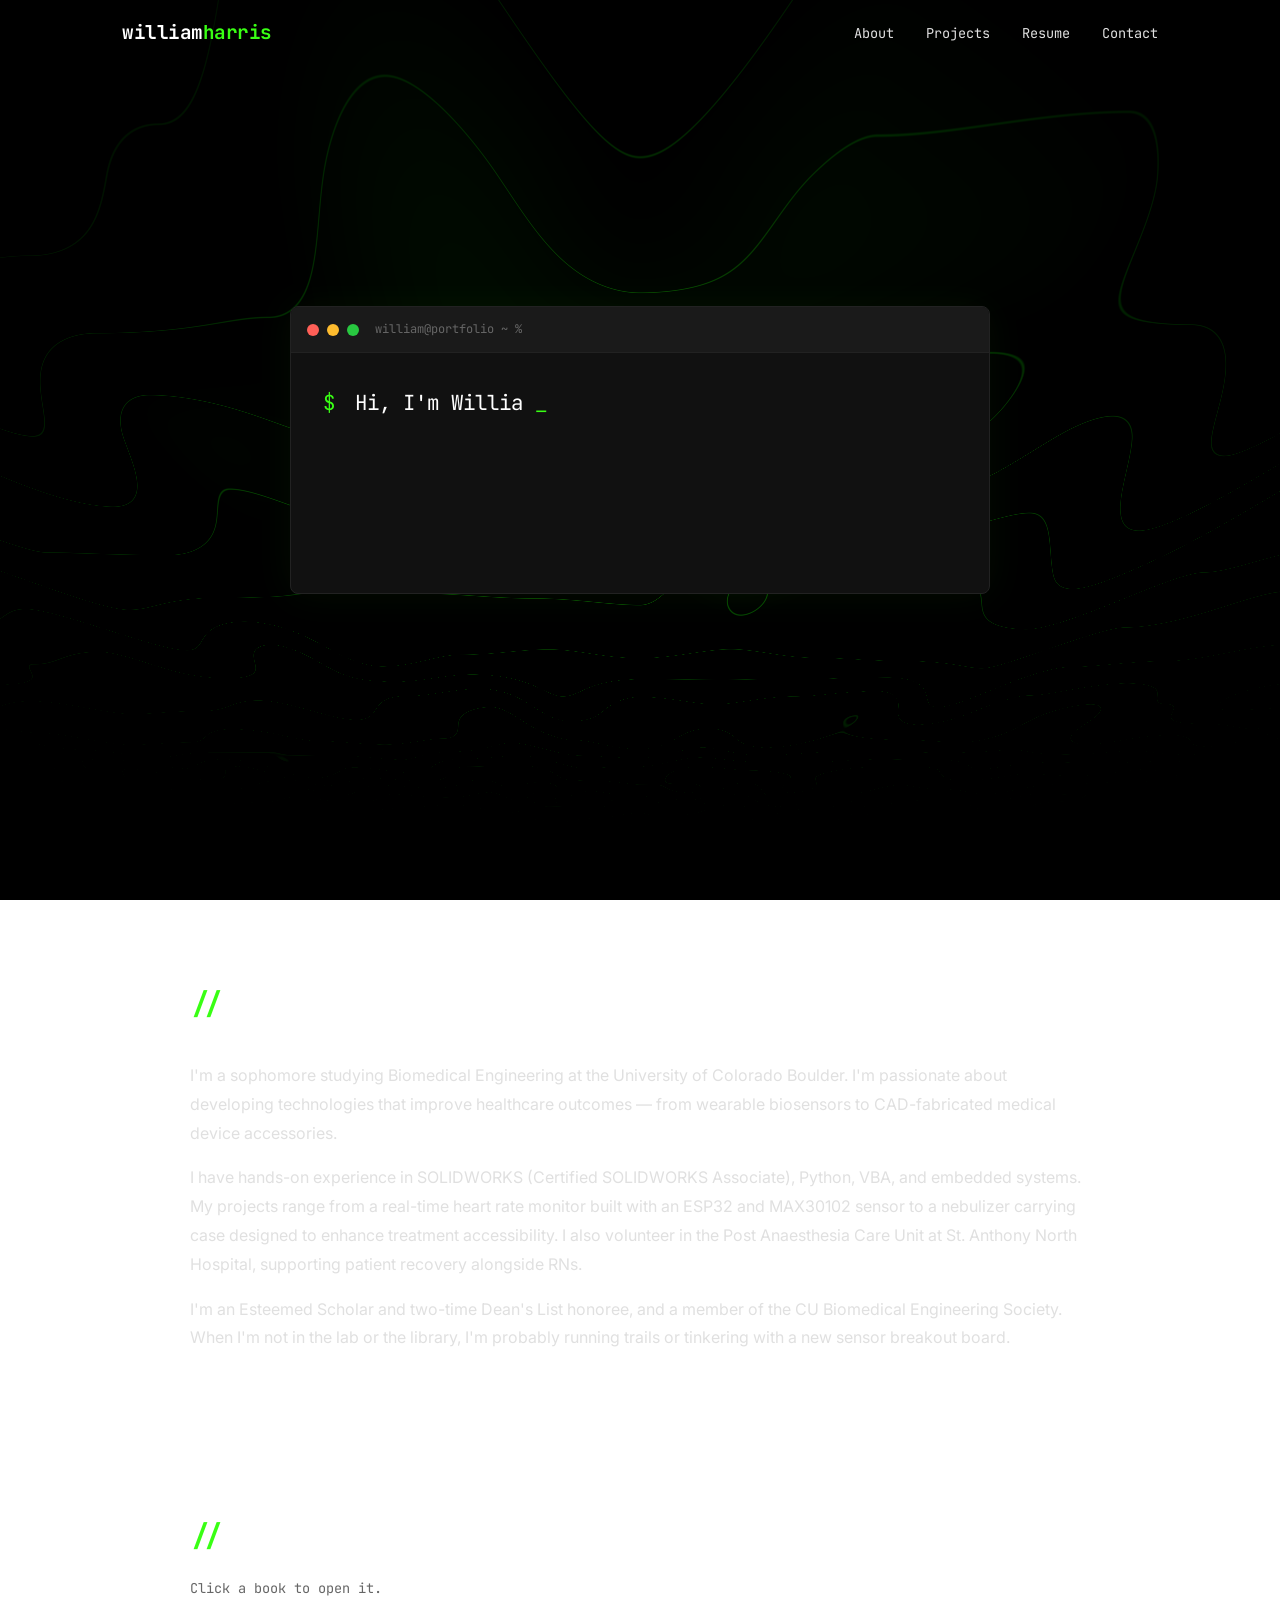
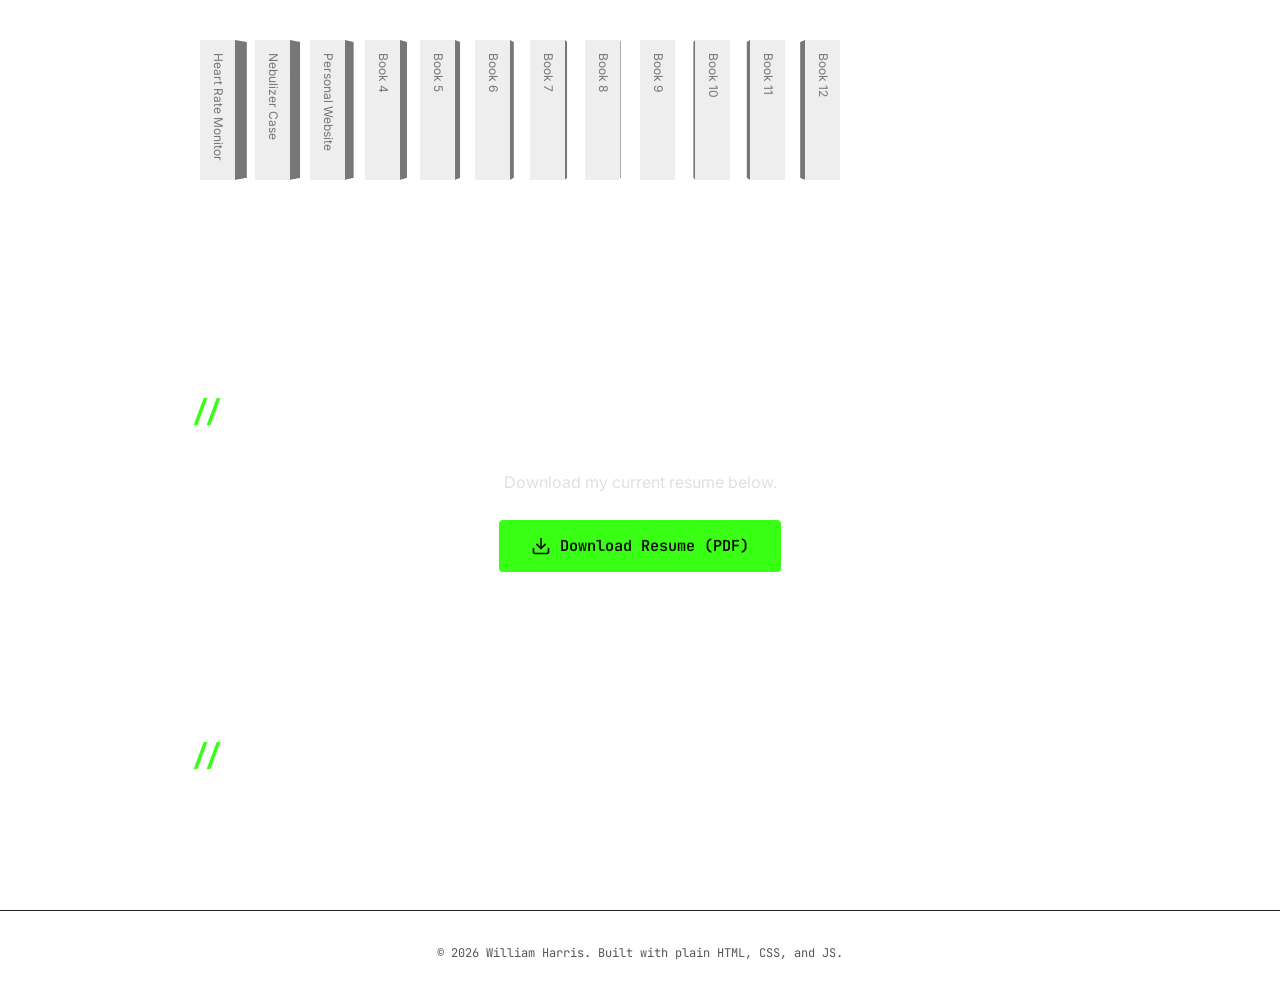
==== commit 86b5a488: "Add individual project detail   pages with View Details links" ====
--- a/index.html
+++ b/index.html
@@ -90,6 +90,10 @@
       </div>
       <div class="book-details">
         <h3>Wearable Heart Rate Monitor</h3>
+        <div class="book-links">
+          <a href="https://github.com/williamjharris/wearable-heart-rate-monitor" target="_blank" rel="noopener" class="book-link">View on GitHub →</a>
+          <a href="projects/heart-rate-monitor.html" class="book-link">View Details →</a>
+        </div>
         <p>Real-time BPM monitoring with an ESP32 microcontroller and MAX30102 pulse oximeter. Features an OLED display, WiFi web dashboard, and Python data logger for long-term heart rate analysis.</p>
         <div class="book-tags">
           <span>ESP32</span>
@@ -98,7 +102,6 @@
           <span>Python</span>
           <span>WiFi</span>
         </div>
-        <a href="https://github.com/williamjharris/wearable-heart-rate-monitor" target="_blank" rel="noopener" class="book-link">View on GitHub →</a>
       </div>
     </label>
 
@@ -113,6 +116,9 @@
       </div>
       <div class="book-details">
         <h3>Nebulizer Carrying Case</h3>
+        <div class="book-links">
+          <a href="projects/nebulizer-case.html" class="book-link">View Details →</a>
+        </div>
         <p>Collaborated in a two-person team to design and fabricate a nebulizer carrying case enhancing treatment accessibility and mobility. Used SOLIDWORKS and CAD to design functional attachments including a rotating handle, removable lid, medicine capsule, and ventilated case.</p>
         <div class="book-tags">
           <span>SOLIDWORKS</span>
@@ -134,6 +140,10 @@
       </div>
       <div class="book-details">
         <h3>Personal Portfolio Website</h3>
+        <div class="book-links">
+          <a href="https://github.com/williamjharris/williamjharris.github.io" target="_blank" rel="noopener" class="book-link">View on GitHub →</a>
+          <a href="projects/portfolio-website.html" class="book-link">View Details →</a>
+        </div>
         <p>A portfolio site built from scratch with plain HTML, CSS, and vanilla JS. Features a terminal-style typing animation, 3D CSS bookshelf for projects, and animated social links. Hosted on GitHub Pages.</p>
         <div class="book-tags">
           <span>HTML</span>
@@ -141,7 +151,6 @@
           <span>JavaScript</span>
           <span>GitHub Pages</span>
         </div>
-        <a href="https://github.com/williamjharris/williamjharris.github.io" target="_blank" rel="noopener" class="book-link">View on GitHub →</a>
       </div>
     </label>
 
--- a/css/style.css
+++ b/css/style.css
@@ -611,6 +611,7 @@
   z-index: 100;
   background: var(--bg);
   padding: 1rem;
+  transform: translateZ(200px);
 }
 
 .container:has(input:checked) .book-details {
@@ -647,11 +648,17 @@
   color: var(--accent);
 }
 
+.book-links {
+  display: flex;
+  flex-wrap: wrap;
+  gap: 0.6rem;
+  margin-bottom: 0.2rem;
+}
+
 .book-link {
   font-family: var(--font-mono);
   font-size: 0.8rem;
   color: var(--accent);
-  margin-top: 0.3rem;
 }
 
 /* ========================================
@@ -826,3 +833,192 @@
   opacity: 1;
   transform: translateY(0);
 }
+
+/* ========================================
+   PROJECT DETAIL PAGES
+   ======================================== */
+
+.project-nav {
+  position: fixed;
+  top: 0;
+  left: 0;
+  right: 0;
+  z-index: 999;
+  padding: 1rem 2rem;
+  display: flex;
+  align-items: center;
+}
+
+.project-nav .back-link {
+  font-family: var(--font-mono);
+  font-size: 0.85rem;
+  color: var(--text);
+  display: inline-flex;
+  align-items: center;
+  gap: 0.4rem;
+  transition: color 0.2s;
+}
+
+.project-nav .back-link:hover {
+  color: var(--accent);
+  opacity: 1;
+}
+
+.project-page {
+  max-width: 780px;
+  margin: 0 auto;
+  padding: 6rem 2rem 4rem;
+}
+
+.project-hero {
+  margin-bottom: 3rem;
+}
+
+.project-hero h1 {
+  font-family: var(--font-mono);
+  font-size: 2rem;
+  color: var(--heading);
+  font-weight: 700;
+  margin-bottom: 0.5rem;
+}
+
+.project-hero .project-subtitle {
+  font-size: 1.05rem;
+  color: var(--text);
+  margin-bottom: 1rem;
+  line-height: 1.6;
+}
+
+.project-hero .project-meta {
+  display: flex;
+  flex-wrap: wrap;
+  align-items: center;
+  gap: 1rem;
+  margin-bottom: 1rem;
+}
+
+.project-hero .project-date {
+  font-family: var(--font-mono);
+  font-size: 0.8rem;
+  color: #666;
+}
+
+.project-hero .project-tags {
+  display: flex;
+  flex-wrap: wrap;
+  gap: 0.4rem;
+}
+
+.project-hero .project-tags span {
+  font-family: var(--font-mono);
+  font-size: 0.7rem;
+  padding: 2px 10px;
+  border: 1px solid var(--accent-dim);
+  border-radius: 3px;
+  color: var(--accent);
+}
+
+.project-body h2 {
+  font-family: var(--font-mono);
+  font-size: 1.3rem;
+  color: var(--heading);
+  margin: 2.5rem 0 1rem;
+  font-weight: 600;
+}
+
+.project-body h3 {
+  font-family: var(--font-mono);
+  font-size: 1.05rem;
+  color: var(--heading);
+  margin: 2rem 0 0.75rem;
+  font-weight: 600;
+}
+
+.project-body p {
+  font-size: 1rem;
+  line-height: 1.8;
+  margin-bottom: 1rem;
+}
+
+.project-body ul,
+.project-body ol {
+  margin: 0.5rem 0 1rem 1.5rem;
+  line-height: 1.8;
+}
+
+.project-body li {
+  margin-bottom: 0.3rem;
+}
+
+.project-body img {
+  max-width: 100%;
+  border-radius: 6px;
+  margin: 1.5rem 0;
+  border: 1px solid var(--border);
+}
+
+.project-body img.full-width {
+  width: 100%;
+}
+
+.project-body code {
+  font-family: var(--font-mono);
+  font-size: 0.88rem;
+  background: var(--surface);
+  padding: 2px 6px;
+  border-radius: 3px;
+  border: 1px solid var(--border);
+}
+
+.project-body pre {
+  background: var(--surface);
+  border: 1px solid var(--border);
+  border-radius: 6px;
+  padding: 1.2rem;
+  overflow-x: auto;
+  margin: 1rem 0 1.5rem;
+}
+
+.project-body pre code {
+  background: none;
+  border: none;
+  padding: 0;
+  font-size: 0.85rem;
+  line-height: 1.6;
+}
+
+.project-body blockquote {
+  border-left: 3px solid var(--accent);
+  padding-left: 1rem;
+  margin: 1rem 0;
+  color: #999;
+  font-style: italic;
+}
+
+.project-body a {
+  color: var(--accent);
+  text-decoration: underline;
+  text-underline-offset: 2px;
+}
+
+.project-links {
+  display: flex;
+  gap: 1rem;
+  margin-top: 1rem;
+}
+
+.project-links a {
+  font-family: var(--font-mono);
+  font-size: 0.85rem;
+  color: var(--accent);
+}
+
+@media (max-width: 768px) {
+  .project-hero h1 {
+    font-size: 1.5rem;
+  }
+
+  .project-page {
+    padding: 5rem 1.2rem 3rem;
+  }
+}
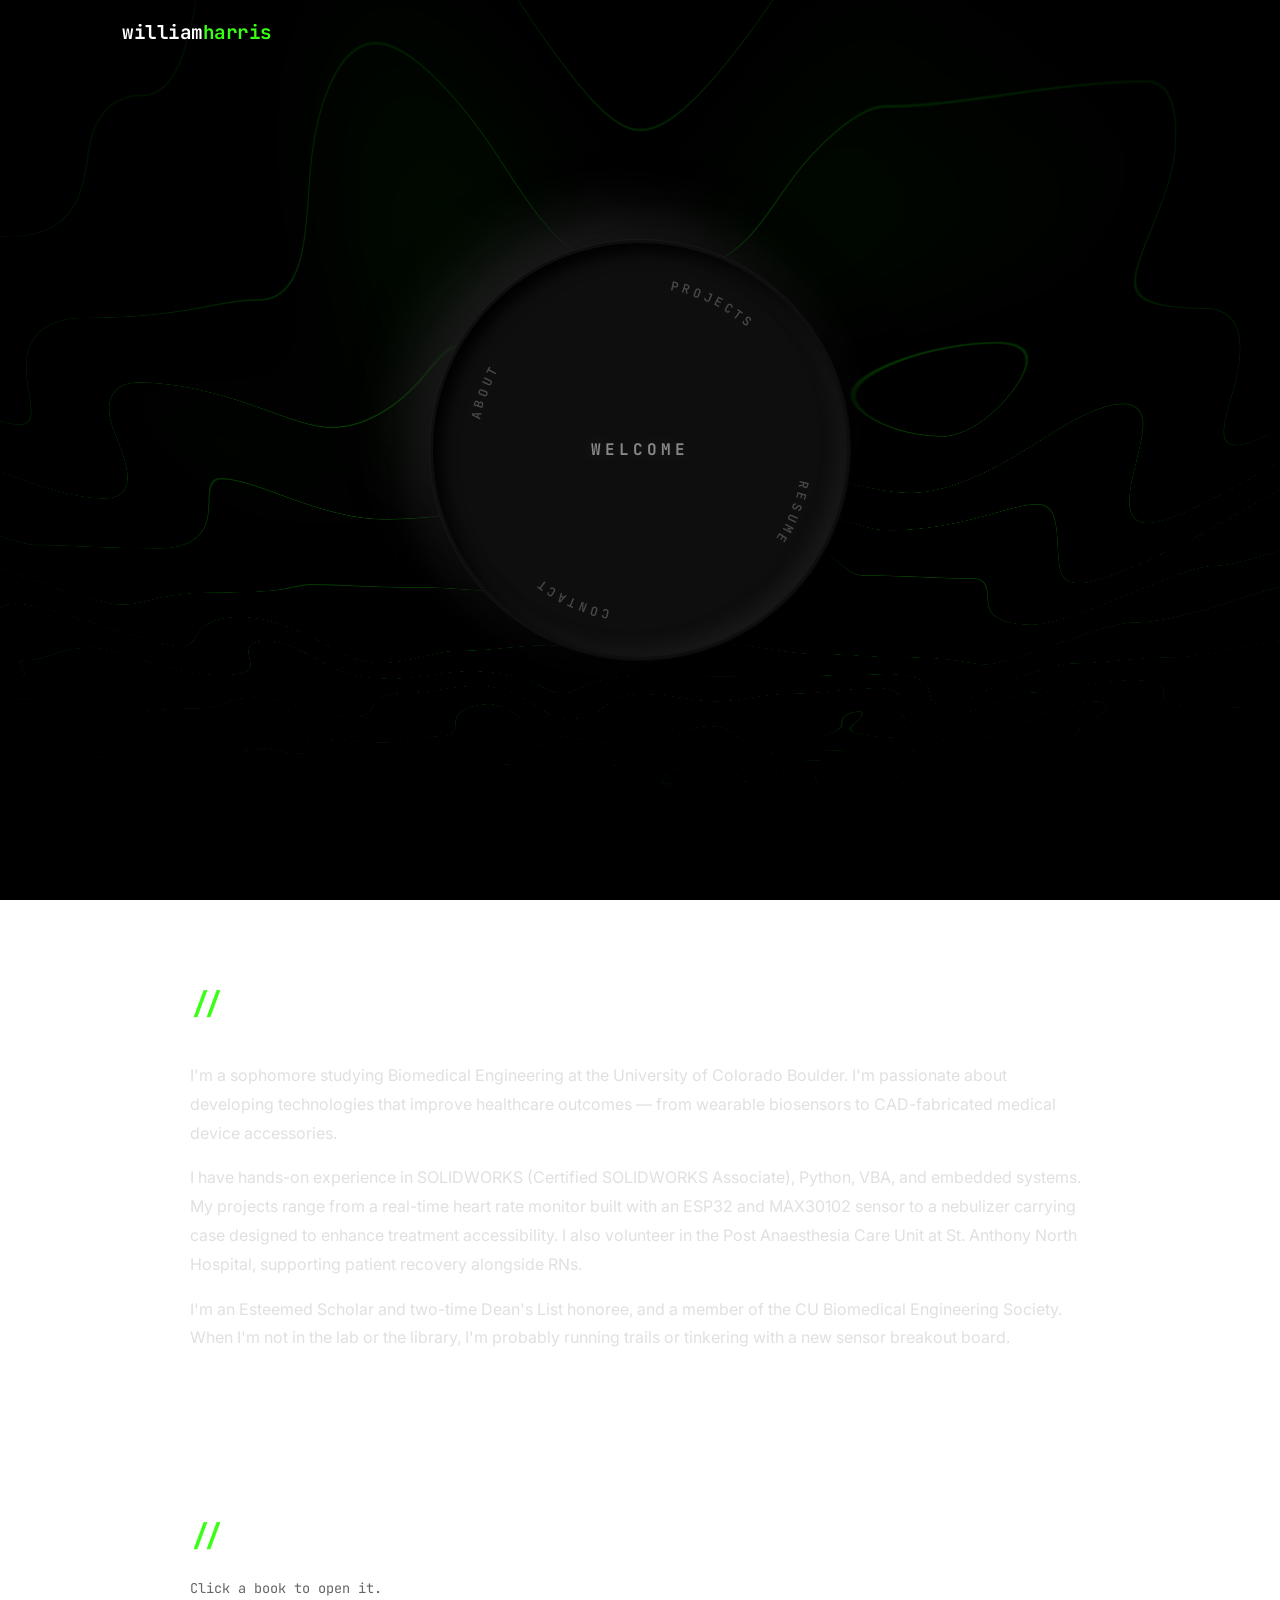
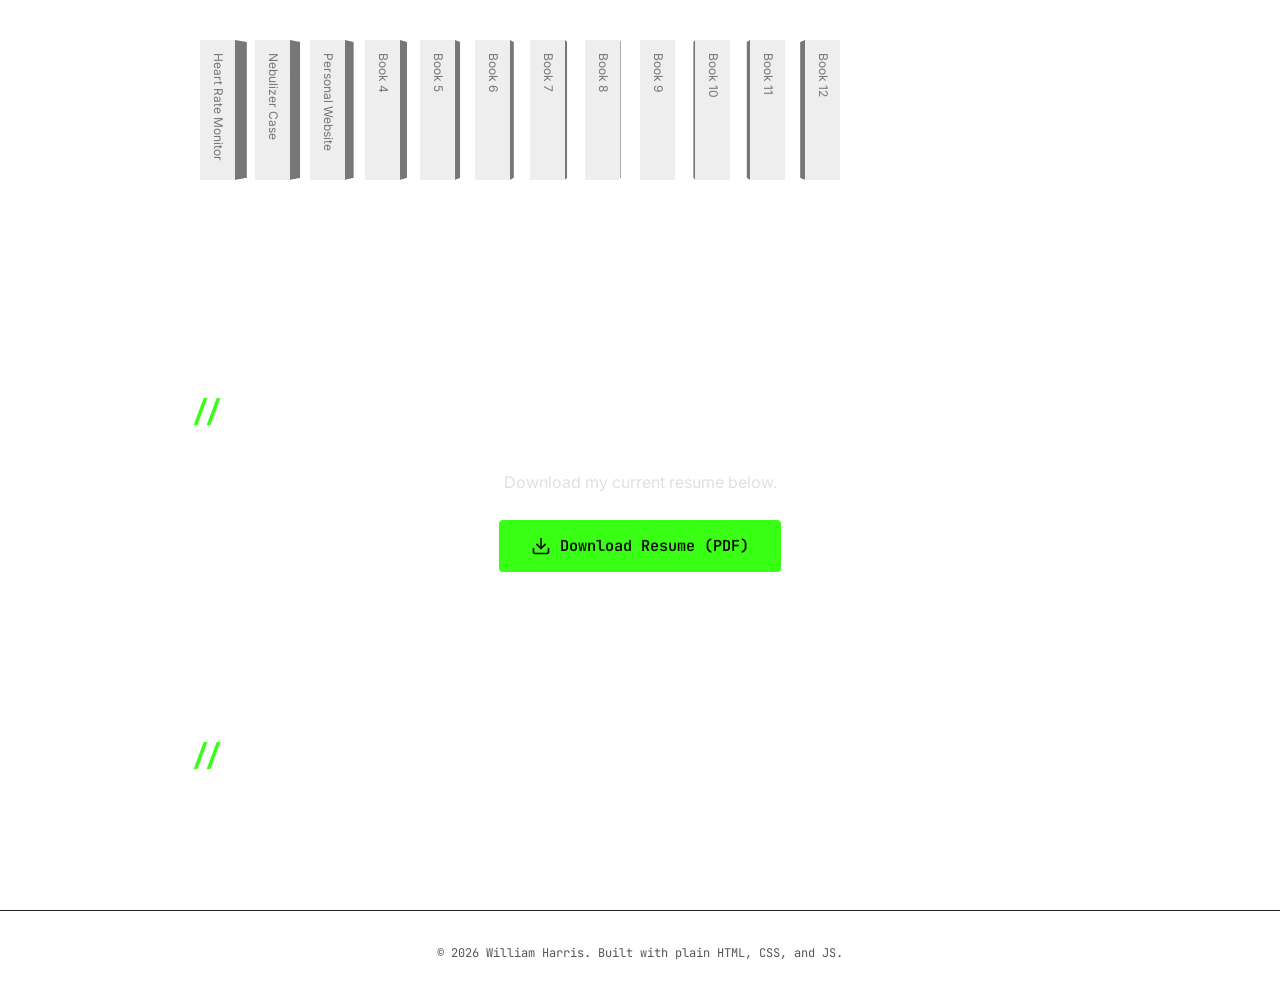
==== commit a2b2849c: "Replace hero with circular nav   disc" ====
--- a/index.html
+++ b/index.html
@@ -22,40 +22,34 @@
   <nav id="navbar">
     <div class="nav-container">
       <a href="#hero" class="nav-logo" data-text="williamharris">william<span class="accent">harris</span></a>
-      <button class="nav-toggle" id="navToggle" aria-label="Toggle navigation">
-        <span></span>
-        <span></span>
-        <span></span>
-      </button>
-      <ul class="nav-links" id="navLinks">
-        <li><a href="#about">About</a></li>
-        <li><a href="#projects">Projects</a></li>
-        <li><a href="#resume">Resume</a></li>
-        <li><a href="#contact">Contact</a></li>
-      </ul>
     </div>
   </nav>
 
-  <!-- Hero / Terminal Intro -->
+  <!-- Hero -->
   <section id="hero">
-    <div class="terminal">
-      <div class="terminal-header">
-        <span class="terminal-dot red"></span>
-        <span class="terminal-dot yellow"></span>
-        <span class="terminal-dot green"></span>
-        <span class="terminal-title">william@portfolio ~ %</span>
-      </div>
-      <div class="terminal-body">
-        <div class="terminal-line">
-          <span class="prompt">$</span>
-          <span class="typed-text" id="typedName"></span>
-          <span class="cursor" id="cursor">_</span>
-        </div>
-        <div class="terminal-output" id="terminalOutput">
-          <p class="output-line hidden" data-delay="0">Undergraduate Biomedical Engineer @ CU Boulder</p>
-          <p class="output-line hidden" data-delay="200">Esteemed Scholar | Dean's List | Class of 2028</p>
-          <p class="output-line hidden" data-delay="400">Developing technologies that improve healthcare outcomes.</p>
-          <p class="output-line hidden" data-delay="600">Skilled in SOLIDWORKS, Python, and embedded systems.</p>
+    <div class="circ-hero">
+      <div class="circ-disc" id="circDisc">
+        <div class="circ-ring" id="circRing">
+          <svg class="circ-svg" viewBox="0 0 400 400" xmlns="http://www.w3.org/2000/svg">
+            <defs>
+              <path id="circ-path" d="M 200,200 m -155,0 a 155,155 0 1,1 310,0 a 155,155 0 1,1 -310,0"/>
+            </defs>
+            <text class="circ-item" data-target="about">
+              <textPath href="#circ-path" startOffset="3%">ABOUT</textPath>
+            </text>
+            <text class="circ-item" data-target="projects">
+              <textPath href="#circ-path" startOffset="28%">PROJECTS</textPath>
+            </text>
+            <text class="circ-item" data-target="resume">
+              <textPath href="#circ-path" startOffset="53%">RESUME</textPath>
+            </text>
+            <text class="circ-item" data-target="contact">
+              <textPath href="#circ-path" startOffset="78%">CONTACT</textPath>
+            </text>
+          </svg>
+        </div>
+        <div class="circ-center">
+          <span id="circCenterText">WELCOME</span>
         </div>
       </div>
     </div>
--- a/css/style.css
+++ b/css/style.css
@@ -352,12 +352,138 @@
 }
 
 /* ========================================
-   HERO — TERMINAL
+   HERO — CIRCULAR DISC
    ======================================== */
 
 #hero {
-  min-height: 100vh;
-  padding-top: 5rem;
+  position: relative;
+  width: 100%;
+  height: 100vh;
+  overflow: hidden;
+  padding: 0;
+  display: flex;
+  align-items: center;
+  justify-content: center;
+}
+
+.circ-hero {
+  display: flex;
+  align-items: center;
+  justify-content: center;
+}
+
+.circ-disc {
+  position: relative;
+  width: 420px;
+  height: 420px;
+  border-radius: 50%;
+  background: #0e0e0e;
+  box-shadow:
+    22px 22px 55px #000000,
+    -22px -22px 55px #1d1d1d,
+    0 0 0 1px #252525;
+  animation: circFloat 5s ease-in-out infinite;
+  transition: box-shadow 0.4s ease;
+}
+
+.circ-disc:hover {
+  box-shadow:
+    22px 22px 55px #000000,
+    -22px -22px 55px #1d1d1d,
+    0 0 0 1px #333,
+    0 0 80px rgba(57, 255, 20, 0.07);
+}
+
+.circ-disc::before {
+  content: '';
+  position: absolute;
+  inset: 3px;
+  border-radius: 50%;
+  box-shadow: inset 8px 8px 16px #000, inset -8px -8px 16px #1a1a1a;
+  pointer-events: none;
+  z-index: 1;
+}
+
+.circ-ring {
+  position: absolute;
+  inset: 0;
+  border-radius: 50%;
+  animation: circSpin 30s linear infinite;
+}
+
+.circ-svg {
+  width: 100%;
+  height: 100%;
+  overflow: visible;
+}
+
+.circ-item {
+  font-family: 'JetBrains Mono', monospace;
+  font-size: 12px;
+  font-weight: 600;
+  letter-spacing: 3px;
+  fill: #484848;
+  cursor: pointer;
+  transition: fill 0.3s ease;
+}
+
+.circ-item:hover,
+.circ-item.active {
+  fill: var(--accent);
+  filter: drop-shadow(0 0 5px rgba(57, 255, 20, 0.7));
+}
+
+.circ-center {
+  position: absolute;
+  inset: 0;
+  display: flex;
+  align-items: center;
+  justify-content: center;
+  z-index: 5;
+  pointer-events: none;
+  border-radius: 50%;
+}
+
+#circCenterText {
+  font-family: 'JetBrains Mono', monospace;
+  font-size: 1rem;
+  font-weight: 700;
+  color: #888;
+  letter-spacing: 0.25em;
+  transition: color 0.3s ease, text-shadow 0.3s ease;
+  text-align: center;
+  text-shadow: 0 0 20px rgba(255, 255, 255, 0.18);
+}
+
+#circCenterText.active {
+  color: var(--accent);
+  text-shadow: 0 0 25px rgba(57, 255, 20, 0.4);
+}
+
+@keyframes circFloat {
+  0%, 100% { transform: translateY(0px); }
+  50% { transform: translateY(-10px); }
+}
+
+@keyframes circSpin {
+  from { transform: rotate(0deg); }
+  to { transform: rotate(360deg); }
+}
+
+@media (max-width: 600px) {
+  .circ-disc {
+    width: 300px;
+    height: 300px;
+  }
+
+  .circ-item {
+    font-size: 9px;
+    letter-spacing: 2px;
+  }
+
+  #circCenterText {
+    font-size: 0.75rem;
+  }
 }
 
 .terminal {
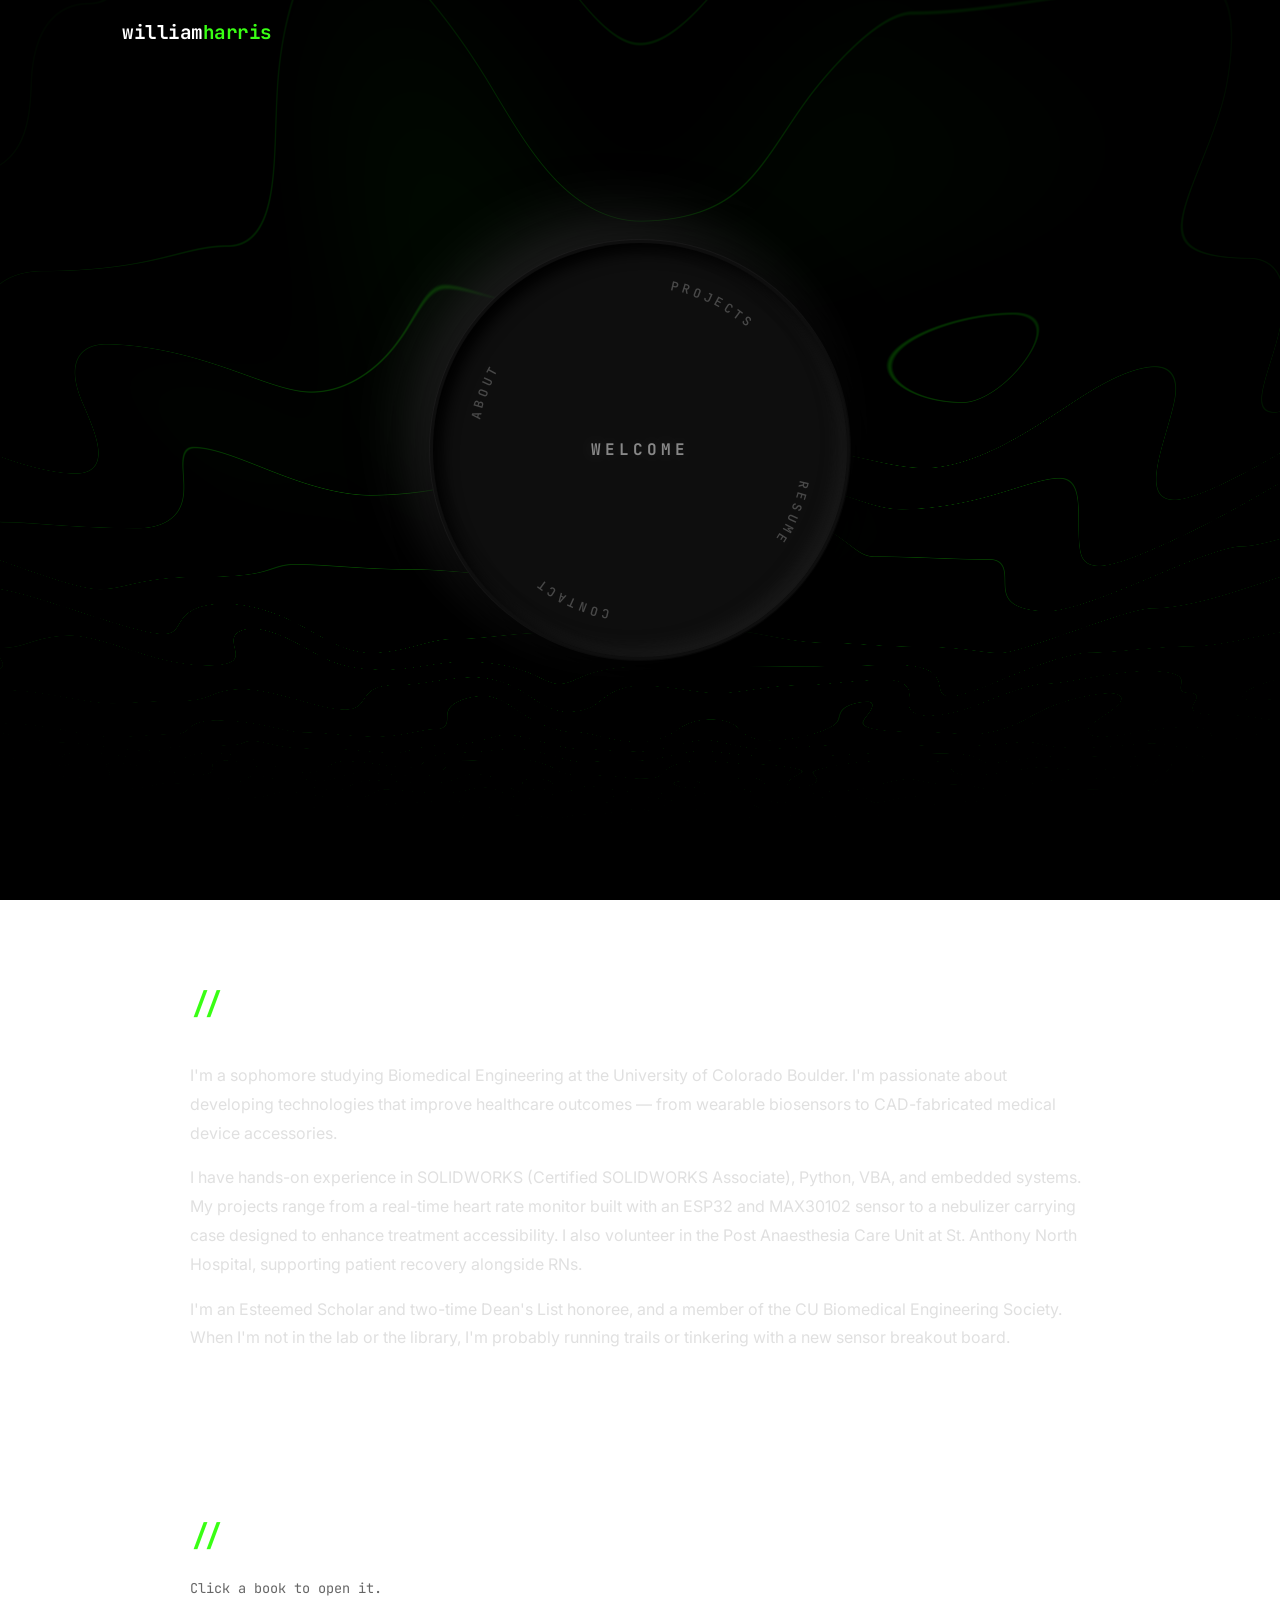
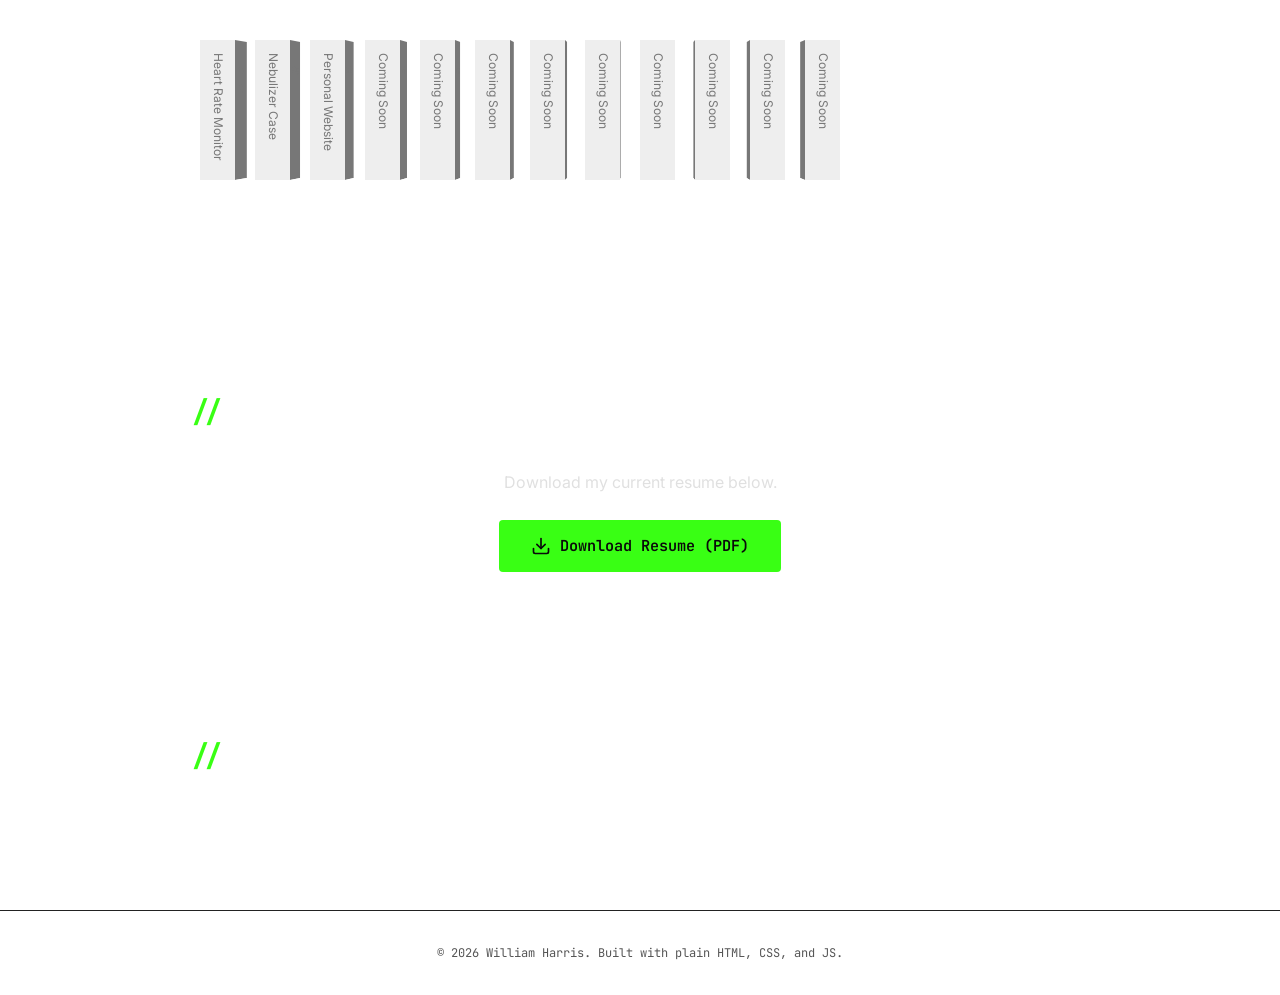
==== commit 8a127a9c: "Replace placeholder book labels with   Coming Soon" ====
--- a/index.html
+++ b/index.html
@@ -150,97 +150,97 @@
 
     <label class="container">
       <div class="book">
-        <div><span>Book 4</span></div>
-        <div></div>
-        <div><span>Book 4</span></div>
-        <div></div>
-
-        <input type="radio" name="book" />
-      </div>
-    </label>
-
-    <label class="container">
-      <div class="book">
-        <div><span>Book 5</span></div>
-        <div></div>
-        <div><span>Book 5</span></div>
-        <div></div>
-
-        <input type="radio" name="book" />
-      </div>
-    </label>
-
-    <label class="container">
-      <div class="book">
-        <div><span>Book 6</span></div>
-        <div></div>
-        <div><span>Book 6</span></div>
-        <div></div>
-
-        <input type="radio" name="book" />
-      </div>
-    </label>
-
-    <label class="container">
-      <div class="book">
-        <div><span>Book 7</span></div>
-        <div></div>
-        <div><span>Book 7</span></div>
-        <div></div>
-
-        <input type="radio" name="book" />
-      </div>
-    </label>
-
-    <label class="container">
-      <div class="book">
-        <div><span>Book 8</span></div>
-        <div></div>
-        <div><span>Book 8</span></div>
-        <div></div>
-
-        <input type="radio" name="book" />
-      </div>
-    </label>
-
-    <label class="container">
-      <div class="book">
-        <div><span>Book 9</span></div>
-        <div></div>
-        <div><span>Book 9</span></div>
-        <div></div>
-
-        <input type="radio" name="book" />
-      </div>
-    </label>
-
-    <label class="container">
-      <div class="book">
-        <div><span>Book 10</span></div>
-        <div></div>
-        <div><span>Book 10</span></div>
-        <div></div>
-
-        <input type="radio" name="book" />
-      </div>
-    </label>
-
-    <label class="container">
-      <div class="book">
-        <div><span>Book 11</span></div>
-        <div></div>
-        <div><span>Book 11</span></div>
-        <div></div>
-
-        <input type="radio" name="book" />
-      </div>
-    </label>
-
-    <label class="container">
-      <div class="book">
-        <div><span>Book 12</span></div>
-        <div></div>
-        <div><span>Book 12</span></div>
+        <div><span>Coming Soon</span></div>
+        <div></div>
+        <div><span>Coming Soon</span></div>
+        <div></div>
+
+        <input type="radio" name="book" />
+      </div>
+    </label>
+
+    <label class="container">
+      <div class="book">
+        <div><span>Coming Soon</span></div>
+        <div></div>
+        <div><span>Coming Soon</span></div>
+        <div></div>
+
+        <input type="radio" name="book" />
+      </div>
+    </label>
+
+    <label class="container">
+      <div class="book">
+        <div><span>Coming Soon</span></div>
+        <div></div>
+        <div><span>Coming Soon</span></div>
+        <div></div>
+
+        <input type="radio" name="book" />
+      </div>
+    </label>
+
+    <label class="container">
+      <div class="book">
+        <div><span>Coming Soon</span></div>
+        <div></div>
+        <div><span>Coming Soon</span></div>
+        <div></div>
+
+        <input type="radio" name="book" />
+      </div>
+    </label>
+
+    <label class="container">
+      <div class="book">
+        <div><span>Coming Soon</span></div>
+        <div></div>
+        <div><span>Coming Soon</span></div>
+        <div></div>
+
+        <input type="radio" name="book" />
+      </div>
+    </label>
+
+    <label class="container">
+      <div class="book">
+        <div><span>Coming Soon</span></div>
+        <div></div>
+        <div><span>Coming Soon</span></div>
+        <div></div>
+
+        <input type="radio" name="book" />
+      </div>
+    </label>
+
+    <label class="container">
+      <div class="book">
+        <div><span>Coming Soon</span></div>
+        <div></div>
+        <div><span>Coming Soon</span></div>
+        <div></div>
+
+        <input type="radio" name="book" />
+      </div>
+    </label>
+
+    <label class="container">
+      <div class="book">
+        <div><span>Coming Soon</span></div>
+        <div></div>
+        <div><span>Coming Soon</span></div>
+        <div></div>
+
+        <input type="radio" name="book" />
+      </div>
+    </label>
+
+    <label class="container">
+      <div class="book">
+        <div><span>Coming Soon</span></div>
+        <div></div>
+        <div><span>Coming Soon</span></div>
         <div></div>
 
         <input type="radio" name="book" />
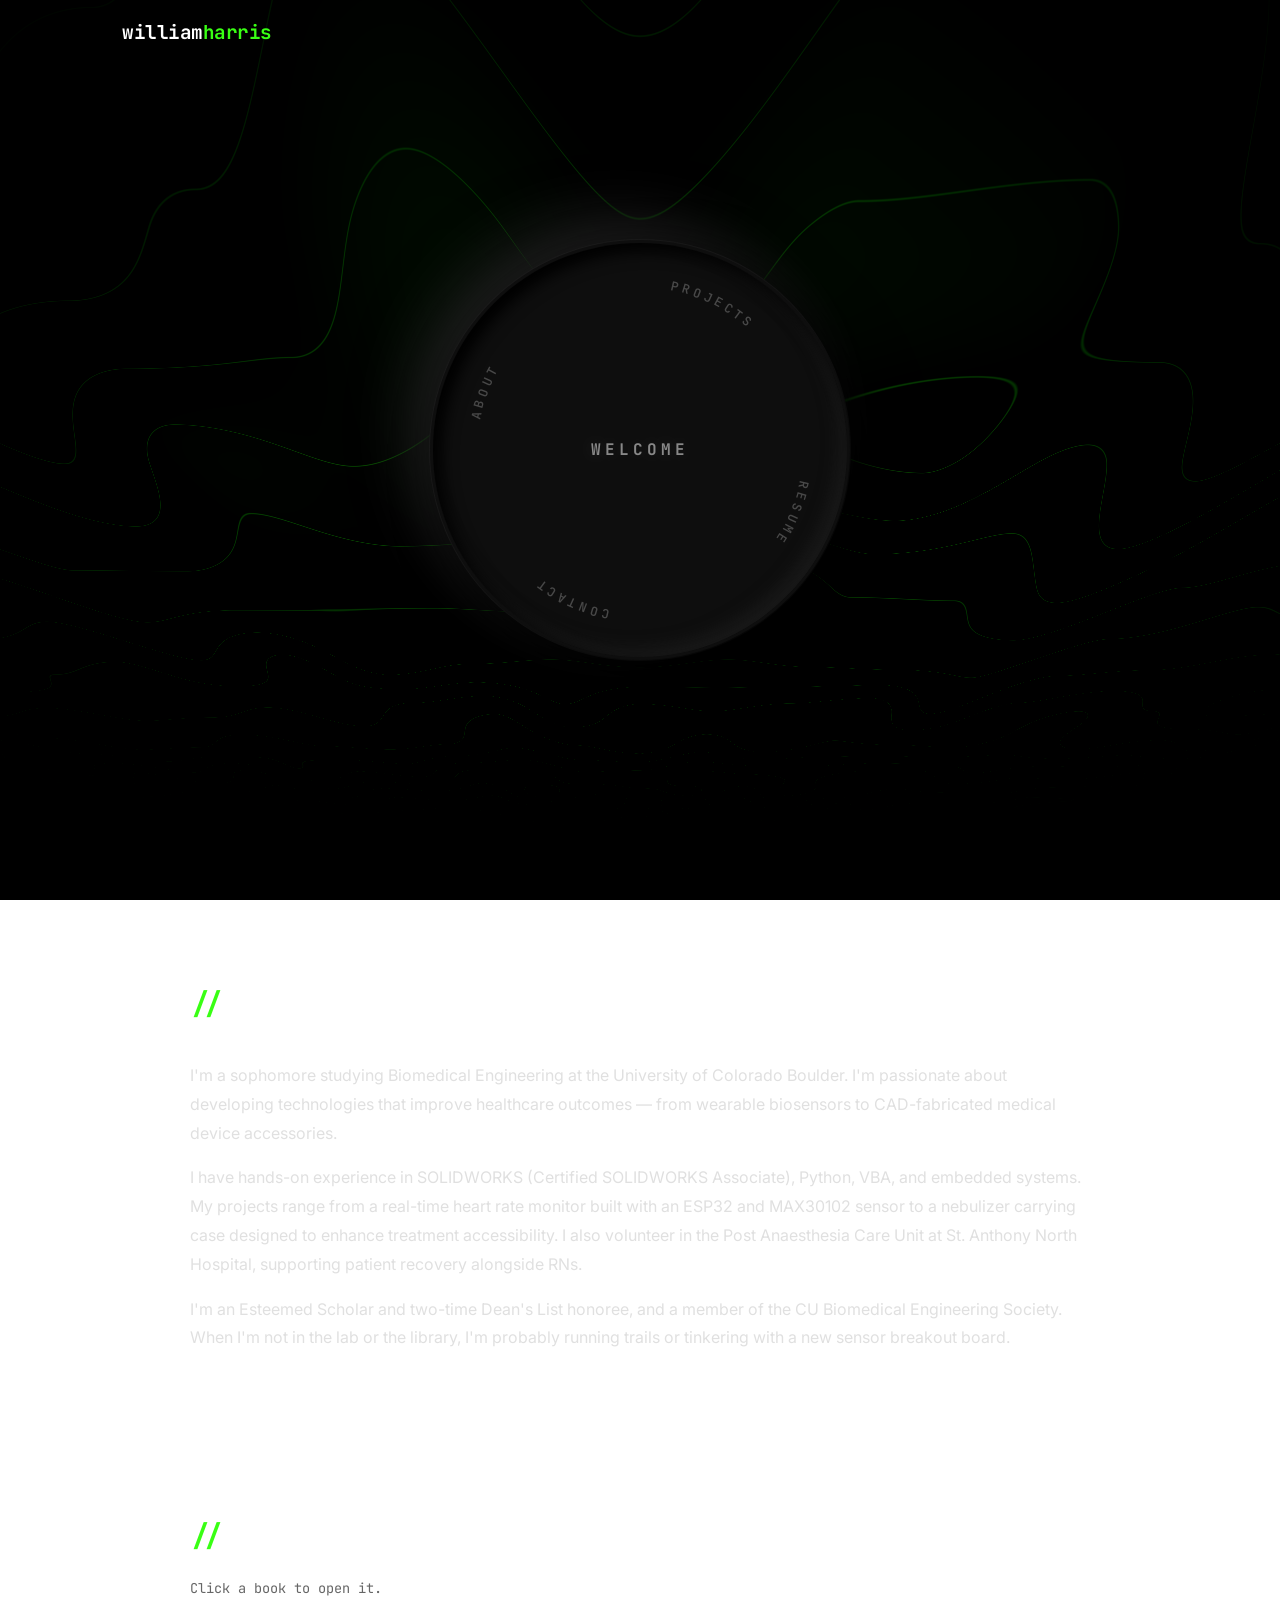
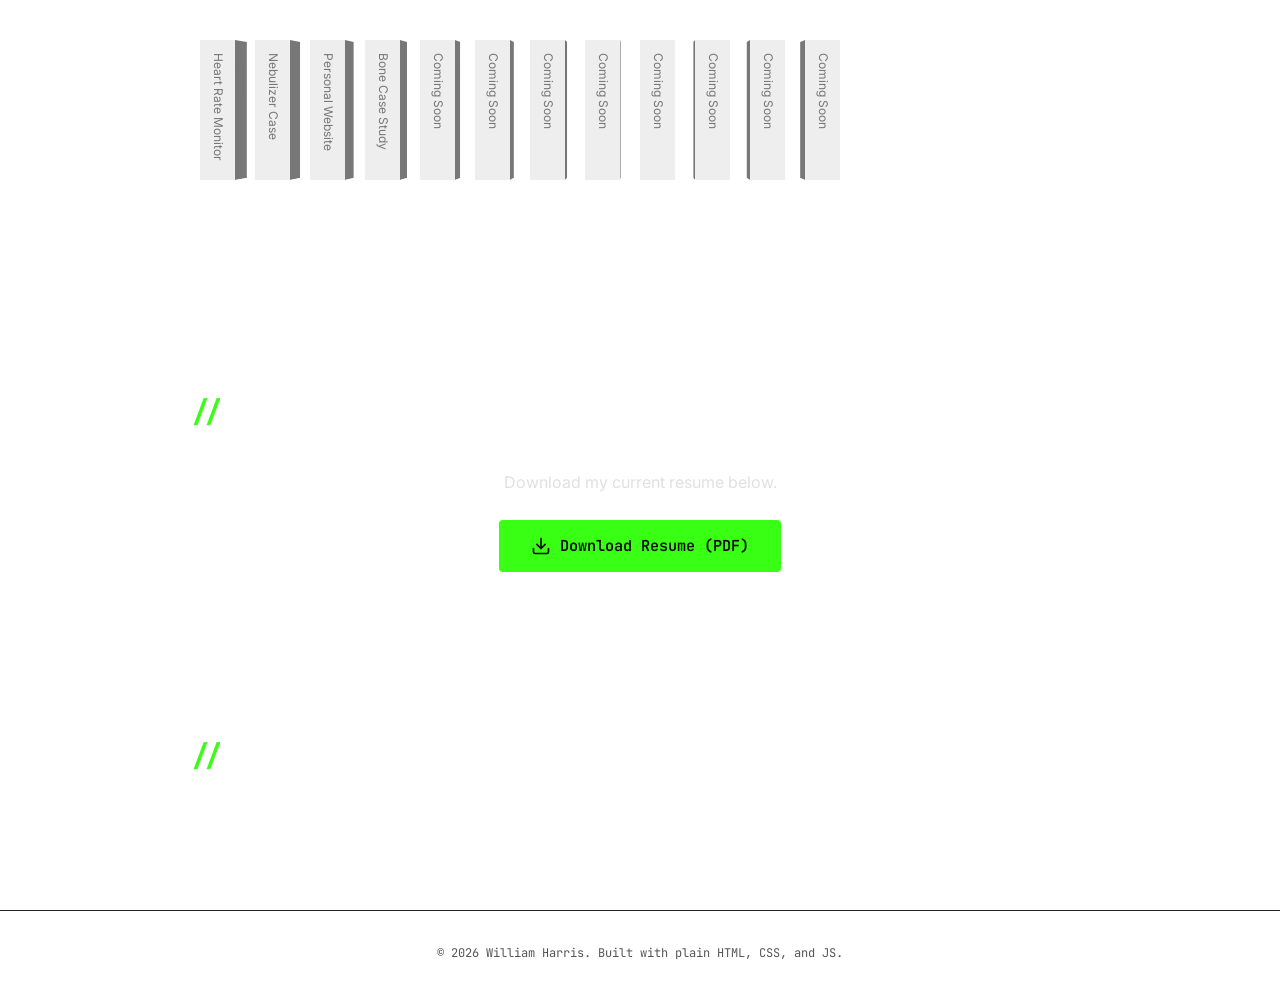
==== commit 8df3d811: "Add bone case study project page with data   visualizations" ====
--- a/index.html
+++ b/index.html
@@ -150,12 +150,25 @@
 
     <label class="container">
       <div class="book">
-        <div><span>Coming Soon</span></div>
-        <div></div>
-        <div><span>Coming Soon</span></div>
-        <div></div>
-
-        <input type="radio" name="book" />
+        <div><span>Bone Case Study</span></div>
+        <div></div>
+        <div><span>Bone Case Study</span></div>
+        <div></div>
+
+        <input type="radio" name="book" />
+      </div>
+      <div class="book-details">
+        <h3>Bone Mechanical Forces — Case Study Analysis</h3>
+        <div class="book-links">
+          <a href="projects/bone-case-study.html" class="book-link">View Details →</a>
+        </div>
+        <p>Data visualization and analysis of a landmark case study examining whether bone benefits from youth physical activity persist into the tenth decade of life — using pQCT imaging of a 94-year-old former MLB pitcher.</p>
+        <div class="book-tags">
+          <span>Biomechanics</span>
+          <span>Bone Biology</span>
+          <span>pQCT</span>
+          <span>BMEN 2010</span>
+        </div>
       </div>
     </label>
 
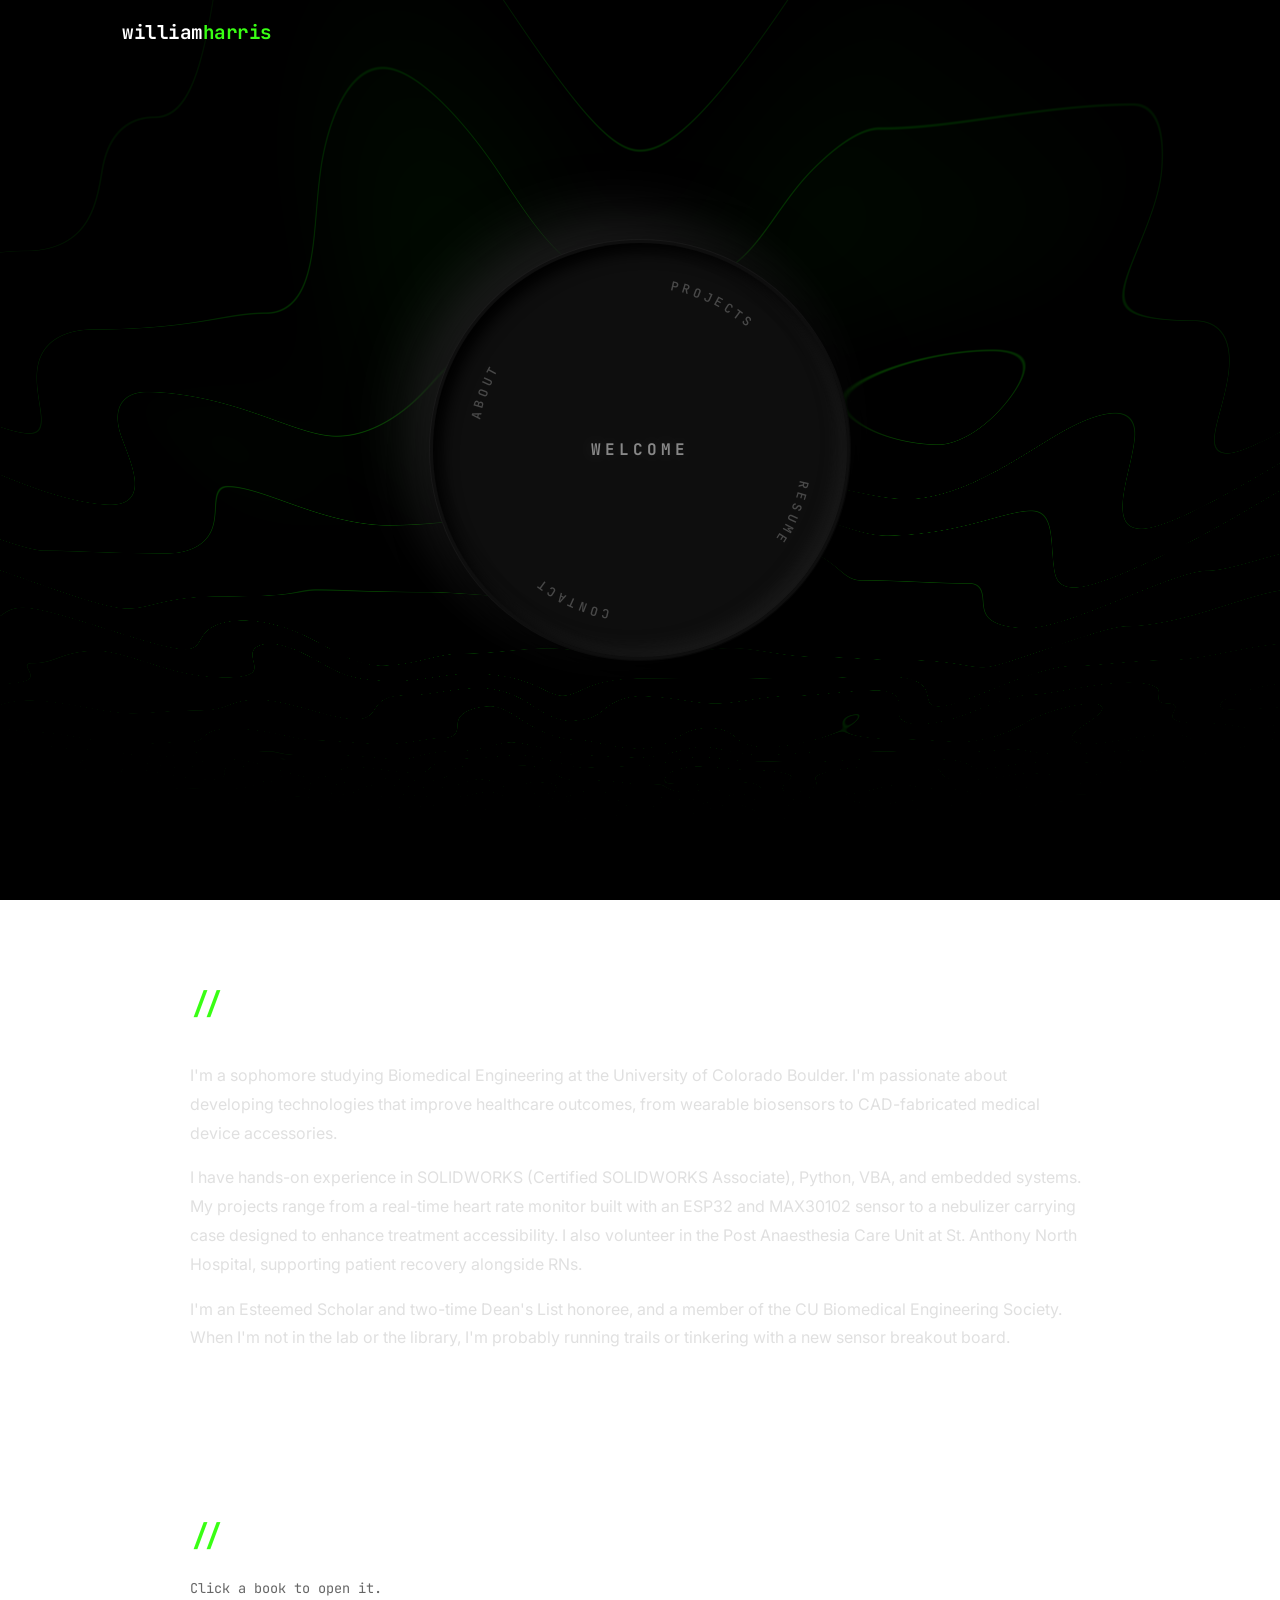
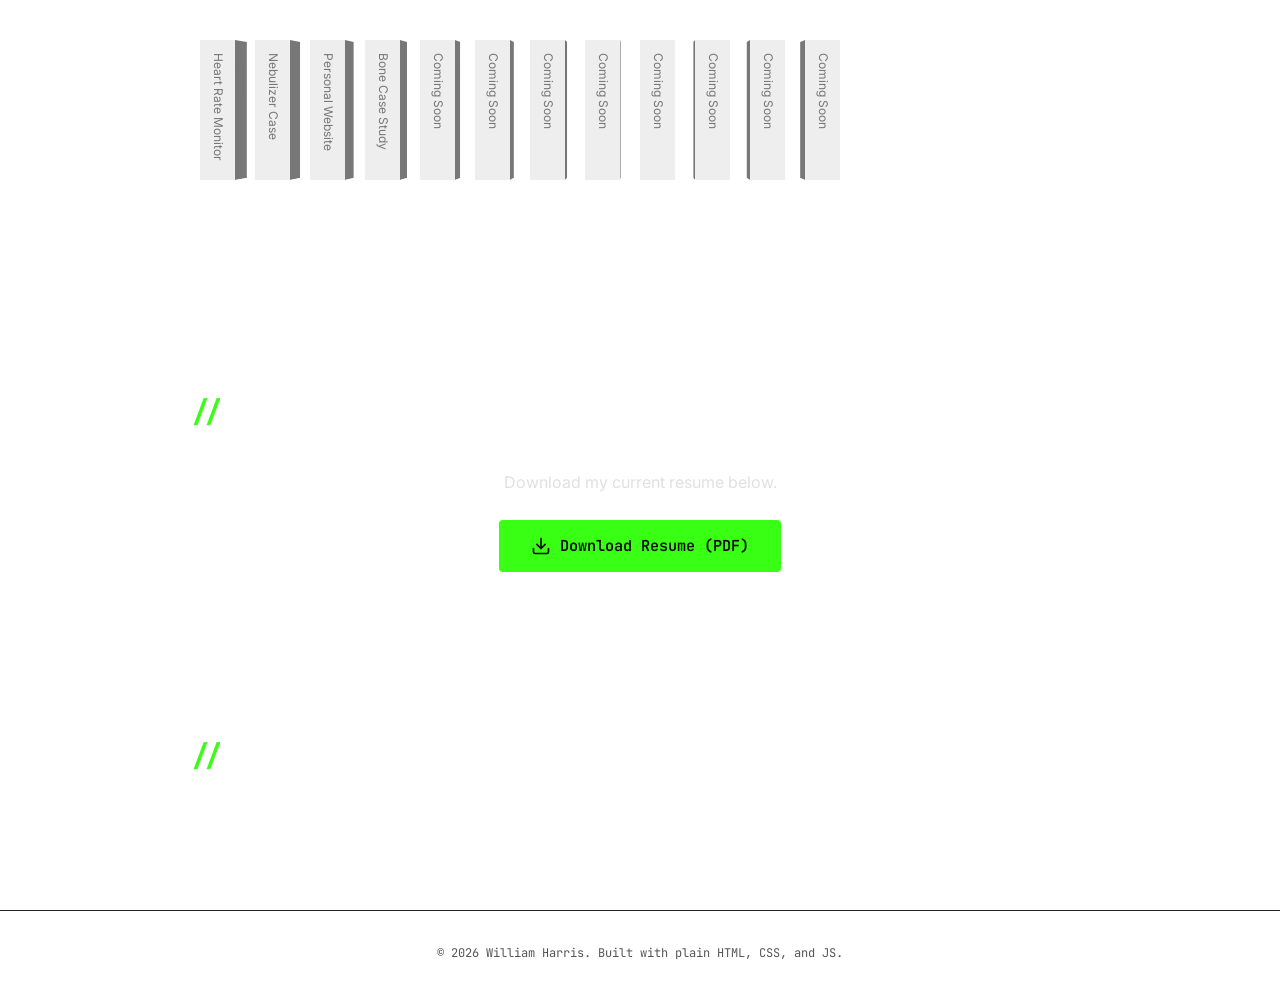
==== commit 41a64c7c: "Remove em dashes, fix click-outside bookshelf, update resume" ====
--- a/index.html
+++ b/index.html
@@ -3,8 +3,8 @@
 <head>
   <meta charset="UTF-8">
   <meta name="viewport" content="width=device-width, initial-scale=1.0">
-  <title>William Harris — Biomedical Engineering</title>
-  <meta name="description" content="Personal portfolio of William Harris — Biomedical Engineering student at CU Boulder, building biomedical devices and pursuing medicine.">
+  <title>William Harris | Biomedical Engineering</title>
+  <meta name="description" content="Personal portfolio of William Harris, Biomedical Engineering student at CU Boulder, building biomedical devices and pursuing medicine.">
   <link rel="preconnect" href="https://fonts.googleapis.com">
   <link rel="preconnect" href="https://fonts.gstatic.com" crossorigin>
   <link href="https://fonts.googleapis.com/css2?family=JetBrains+Mono:wght@400;500;700&family=Inter:wght@400;500;600&display=swap" rel="stylesheet">
@@ -60,7 +60,7 @@
     <div class="section-container">
       <h2 class="section-title"><span class="accent">//</span> about</h2>
       <div class="about-content">
-        <p>I'm a sophomore studying Biomedical Engineering at the University of Colorado Boulder. I'm passionate about developing technologies that improve healthcare outcomes — from wearable biosensors to CAD-fabricated medical device accessories.</p>
+        <p>I'm a sophomore studying Biomedical Engineering at the University of Colorado Boulder. I'm passionate about developing technologies that improve healthcare outcomes, from wearable biosensors to CAD-fabricated medical device accessories.</p>
         <p>I have hands-on experience in SOLIDWORKS (Certified SOLIDWORKS Associate), Python, VBA, and embedded systems. My projects range from a real-time heart rate monitor built with an ESP32 and MAX30102 sensor to a nebulizer carrying case designed to enhance treatment accessibility. I also volunteer in the Post Anaesthesia Care Unit at St. Anthony North Hospital, supporting patient recovery alongside RNs.</p>
         <p>I'm an Esteemed Scholar and two-time Dean's List honoree, and a member of the CU Biomedical Engineering Society. When I'm not in the lab or the library, I'm probably running trails or tinkering with a new sensor breakout board.</p>
       </div>
@@ -158,11 +158,11 @@
         <input type="radio" name="book" />
       </div>
       <div class="book-details">
-        <h3>Bone Mechanical Forces — Case Study Analysis</h3>
+        <h3>Bone Mechanical Forces: Case Study Analysis</h3>
         <div class="book-links">
           <a href="projects/bone-case-study.html" class="book-link">View Details →</a>
         </div>
-        <p>Data visualization and analysis of a landmark case study examining whether bone benefits from youth physical activity persist into the tenth decade of life — using pQCT imaging of a 94-year-old former MLB pitcher.</p>
+        <p>Data visualization and analysis of a landmark case study examining whether bone benefits from youth physical activity persist into the tenth decade of life, using pQCT imaging of a 94-year-old former MLB pitcher.</p>
         <div class="book-tags">
           <span>Biomechanics</span>
           <span>Bone Biology</span>
--- a/css/style.css
+++ b/css/style.css
@@ -352,7 +352,7 @@
 }
 
 /* ========================================
-   HERO — CIRCULAR DISC
+   HERO - CIRCULAR DISC
    ======================================== */
 
 #hero {
@@ -592,7 +592,7 @@
 }
 
 /* ========================================
-   PROJECTS — 3D BOOKSHELF
+   PROJECTS - 3D BOOKSHELF
    ======================================== */
 
 main {
@@ -623,7 +623,7 @@
     transform: translateY(-10px) translateZ(calc(var(--depth) / -2));
   }
 
-  &:has(input:checked) {
+  &.is-open {
     width: calc(var(--depth) + var(--padding));
     transform: translateZ(0);
   }
@@ -702,7 +702,7 @@
     opacity: 0;
   }
 
-  &:has(>input:checked) {
+  .container.is-open & {
     transform: translateZ(calc(var(--width) / -2)) rotateY(-90deg);
 
     /* left and right */
@@ -718,7 +718,7 @@
 }
 
 /* Widen container when book is open to fit details */
-.container:has(input:checked) {
+.container.is-open {
   width: calc(var(--depth) + var(--padding) + 200px);
 }
 
@@ -740,7 +740,7 @@
   transform: translateZ(200px);
 }
 
-.container:has(input:checked) .book-details {
+.container.is-open .book-details {
   opacity: 1;
   pointer-events: auto;
   transition: opacity 0.5s ease 0.4s;
@@ -825,7 +825,7 @@
 }
 
 /* ========================================
-   CONTACT — ANIMATED SOCIAL LINKS
+   CONTACT - ANIMATED SOCIAL LINKS
    ======================================== */
 
 #contact {
